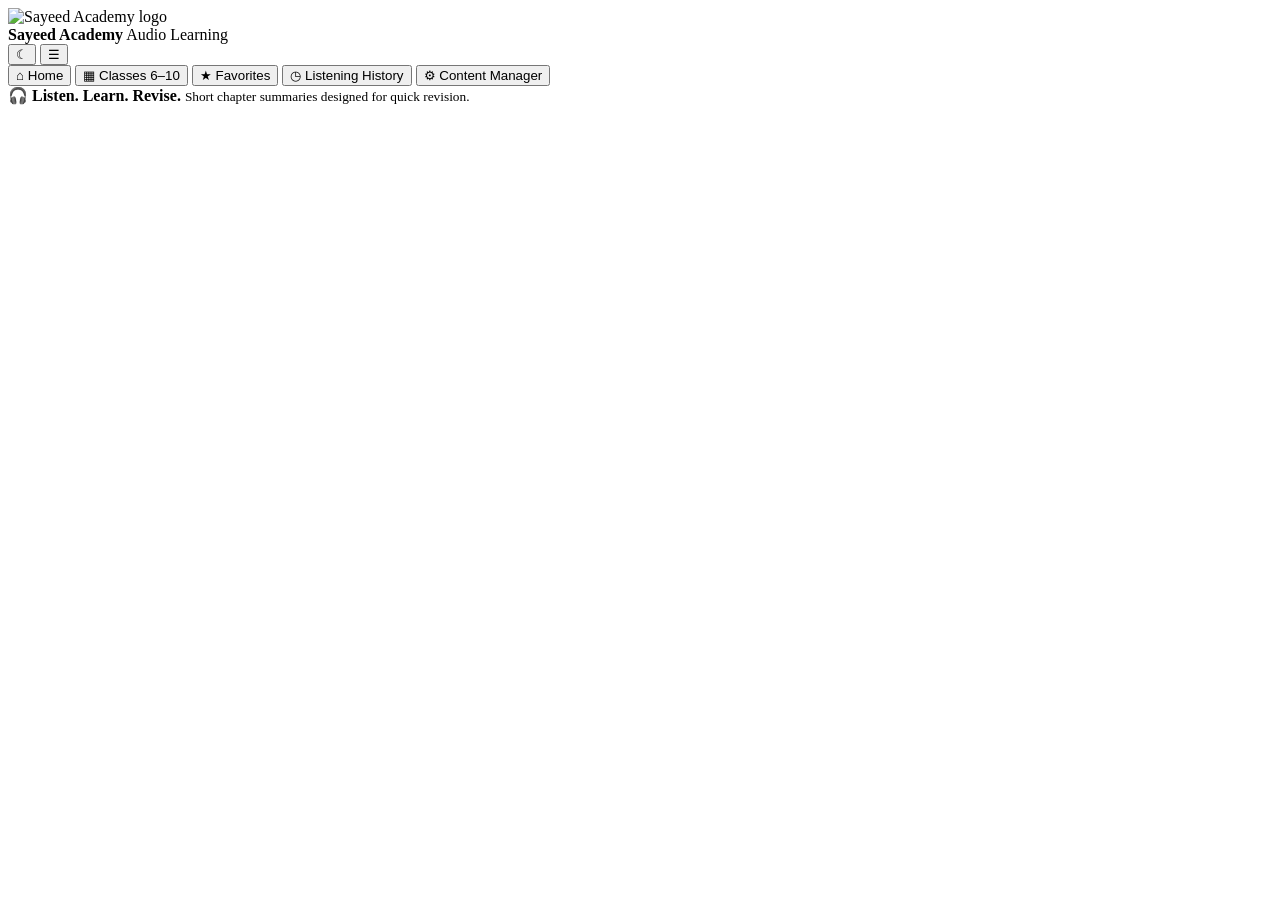
==== index.html @ dce588b5 "Add files via upload" ====
<!doctype html>
<html lang="en">
<head>
  <meta charset="utf-8">
  <meta name="viewport" content="width=device-width,initial-scale=1,viewport-fit=cover">
  <meta name="theme-color" content="#071a3d">
  <meta name="description" content="Sayeed Academy — chapter-wise audio learning for Classes 6 to 10.">
  <link rel="manifest" href="./manifest.webmanifest">
  <link rel="icon" href="./assets/icons/logo.png">
  <link rel="stylesheet" href="./assets/css/style.css">
  <link rel="stylesheet" href="./assets/css/responsive.css">
  <link rel="stylesheet" href="./assets/css/player.css">
  <title>Sayeed Academy | Audio Learning</title>
</head>
<body>
  <div id="app">
    <header class="topbar">
      <div class="brand" id="brandHome" role="button" tabindex="0" aria-label="Go to home">
        <img src="./assets/icons/logo.png" alt="Sayeed Academy logo" class="brand-logo">
        <div class="brand-copy">
          <strong>Sayeed Academy</strong>
          <span>Audio Learning</span>
        </div>
      </div>
      <div class="top-actions">
        <button class="icon-btn" id="themeBtn" title="Toggle theme" aria-label="Toggle theme">☾</button>
        <button class="icon-btn mobile-menu-btn" id="menuBtn" title="Menu" aria-label="Open menu">☰</button>
      </div>
    </header>

    <div class="layout">
      <aside class="sidebar" id="sidebar">
        <nav>
          <button class="nav-item active" data-route="home">⌂ <span>Home</span></button>
          <button class="nav-item" data-route="classes">▦ <span>Classes 6–10</span></button>
          <button class="nav-item" data-route="favorites">★ <span>Favorites</span></button>
          <button class="nav-item" data-route="history">◷ <span>Listening History</span></button>
          <button class="nav-item" data-route="admin">⚙ <span>Content Manager</span></button>
        </nav>
        <div class="sidebar-note">
          <span class="note-icon">🎧</span>
          <strong>Listen. Learn. Revise.</strong>
          <small>Short chapter summaries designed for quick revision.</small>
        </div>
      </aside>

      <main class="main" id="main"></main>
    </div>

    <div id="miniPlayer" class="mini-player hidden"></div>
    <div id="toast" class="toast" aria-live="polite"></div>
  </div>

  <script type="module" src="./assets/js/app.js"></script>
</body>
</html>
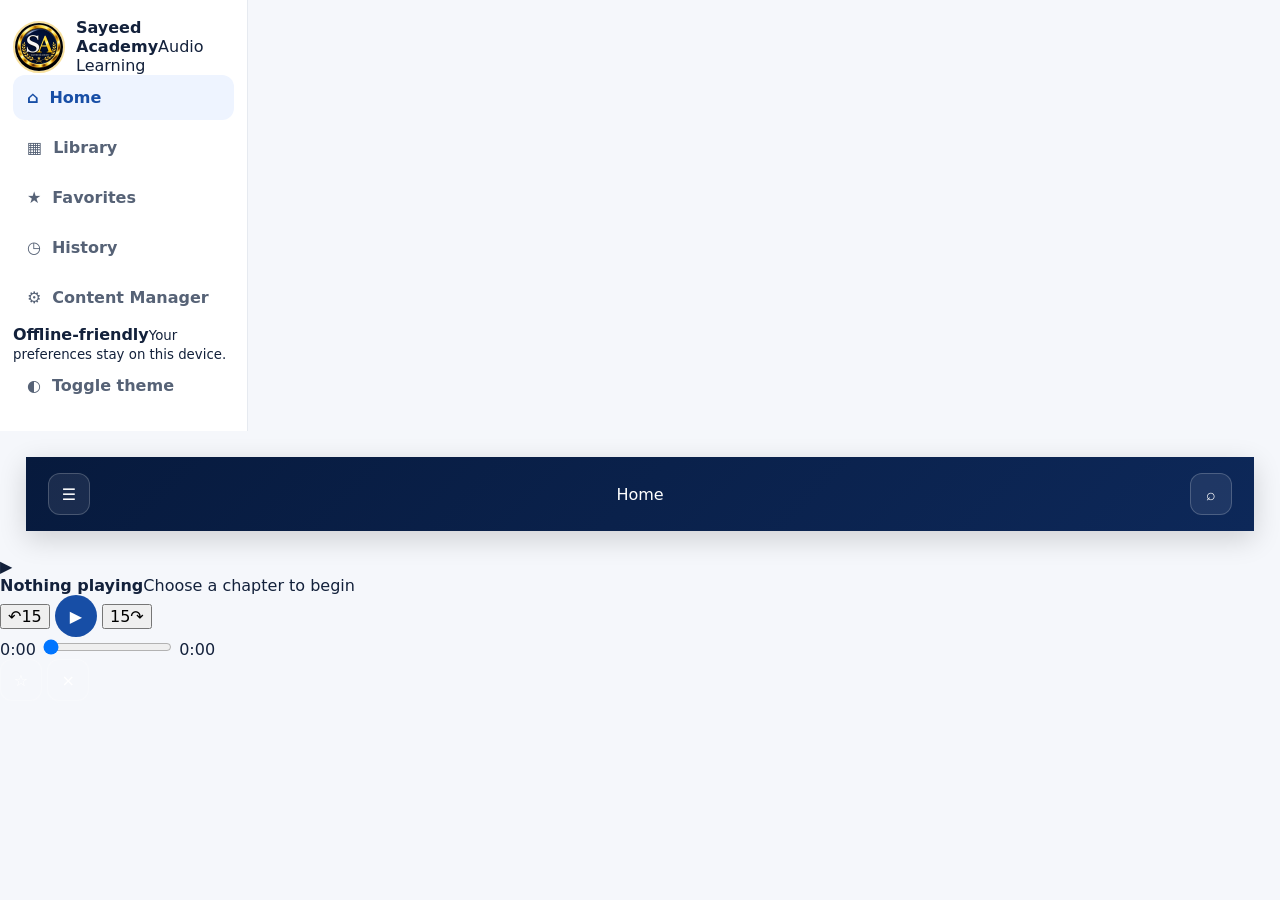
==== commit b5a88769: "Add files via upload" ====
--- a/index.html
+++ b/index.html
@@ -1,56 +1,88 @@
 <!doctype html>
 <html lang="en">
 <head>
-  <meta charset="utf-8">
-  <meta name="viewport" content="width=device-width,initial-scale=1,viewport-fit=cover">
-  <meta name="theme-color" content="#071a3d">
-  <meta name="description" content="Sayeed Academy — chapter-wise audio learning for Classes 6 to 10.">
-  <link rel="manifest" href="./manifest.webmanifest">
-  <link rel="icon" href="./assets/icons/logo.png">
-  <link rel="stylesheet" href="./assets/css/style.css">
-  <link rel="stylesheet" href="./assets/css/responsive.css">
-  <link rel="stylesheet" href="./assets/css/player.css">
-  <title>Sayeed Academy | Audio Learning</title>
+<meta charset="utf-8">
+<meta name="viewport" content="width=device-width,initial-scale=1,viewport-fit=cover">
+<meta name="theme-color" content="#0b1220">
+<meta name="description" content="Sayeed Academy — chapter-wise audio learning for Classes 6 to 10.">
+<link rel="manifest" href="manifest.webmanifest">
+<link rel="icon" href="assets/icons/logo.png">
+<link rel="stylesheet" href="assets/css/style.css">
+<title>Sayeed Academy — Audio Learning</title>
 </head>
 <body>
-  <div id="app">
+<div id="app">
+  <aside class="sidebar" id="sidebar">
+    <div class="brand">
+      <img src="assets/icons/logo.png" alt="Sayeed Academy logo" class="brand-logo">
+      <div><strong>Sayeed Academy</strong><span>Audio Learning</span></div>
+    </div>
+    <nav class="nav">
+      <button class="nav-item active" data-view="home">⌂ <span>Home</span></button>
+      <button class="nav-item" data-view="library">▦ <span>Library</span></button>
+      <button class="nav-item" data-view="favorites">★ <span>Favorites</span></button>
+      <button class="nav-item" data-view="history">◷ <span>History</span></button>
+      <button class="nav-item" data-view="manage">⚙ <span>Content Manager</span></button>
+    </nav>
+    <div class="sidebar-bottom">
+      <div class="storage-note"><span class="dot"></span><div><b>Offline-friendly</b><small>Your preferences stay on this device.</small></div></div>
+      <button class="nav-item" data-action="theme">◐ <span>Toggle theme</span></button>
+    </div>
+  </aside>
+
+  <main class="main">
     <header class="topbar">
-      <div class="brand" id="brandHome" role="button" tabindex="0" aria-label="Go to home">
-        <img src="./assets/icons/logo.png" alt="Sayeed Academy logo" class="brand-logo">
-        <div class="brand-copy">
-          <strong>Sayeed Academy</strong>
-          <span>Audio Learning</span>
-        </div>
-      </div>
+      <button class="icon-btn menu-btn" id="menuBtn" aria-label="Open menu">☰</button>
+      <div class="crumb" id="crumb">Home</div>
       <div class="top-actions">
-        <button class="icon-btn" id="themeBtn" title="Toggle theme" aria-label="Toggle theme">☾</button>
-        <button class="icon-btn mobile-menu-btn" id="menuBtn" title="Menu" aria-label="Open menu">☰</button>
+        <button class="icon-btn" id="searchBtn" aria-label="Search">⌕</button>
+        <button class="profile-chip" id="installBtn" hidden>Install</button>
       </div>
     </header>
 
-    <div class="layout">
-      <aside class="sidebar" id="sidebar">
-        <nav>
-          <button class="nav-item active" data-route="home">⌂ <span>Home</span></button>
-          <button class="nav-item" data-route="classes">▦ <span>Classes 6–10</span></button>
-          <button class="nav-item" data-route="favorites">★ <span>Favorites</span></button>
-          <button class="nav-item" data-route="history">◷ <span>Listening History</span></button>
-          <button class="nav-item" data-route="admin">⚙ <span>Content Manager</span></button>
-        </nav>
-        <div class="sidebar-note">
-          <span class="note-icon">🎧</span>
-          <strong>Listen. Learn. Revise.</strong>
-          <small>Short chapter summaries designed for quick revision.</small>
-        </div>
-      </aside>
+    <section class="search-panel hidden" id="searchPanel">
+      <input id="globalSearch" type="search" placeholder="Search class, subject or chapter…" autocomplete="off">
+      <div id="searchResults" class="search-results"></div>
+    </section>
 
-      <main class="main" id="main"></main>
+    <div id="viewRoot"></div>
+  </main>
+</div>
+
+<div class="overlay hidden" id="overlay"></div>
+
+<div class="player-dock" id="playerDock">
+  <div class="player-meta">
+    <div class="mini-cover" id="miniCover">▶</div>
+    <div><b id="playerTitle">Nothing playing</b><span id="playerSub">Choose a chapter to begin</span></div>
+  </div>
+  <div class="player-center">
+    <div class="player-controls">
+      <button class="round-btn" id="back15" title="Back 15 seconds">↶15</button>
+      <button class="play-btn" id="playBtn" title="Play / pause">▶</button>
+      <button class="round-btn" id="forward15" title="Forward 15 seconds">15↷</button>
     </div>
+    <div class="progress-row">
+      <span id="currentTime">0:00</span>
+      <input type="range" id="progress" min="0" max="100" value="0" step="0.1" aria-label="Audio progress">
+      <span id="duration">0:00</span>
+    </div>
+  </div>
+  <div class="player-extra">
+    <button class="icon-btn" id="playerFav" title="Favorite">☆</button>
+    <button class="icon-btn" id="playerClose" title="Close player">×</button>
+  </div>
+  <audio id="audio" preload="metadata"></audio>
+</div>
 
-    <div id="miniPlayer" class="mini-player hidden"></div>
-    <div id="toast" class="toast" aria-live="polite"></div>
+<div class="modal hidden" id="modal">
+  <div class="modal-card">
+    <div class="modal-head"><h3 id="modalTitle">Details</h3><button class="icon-btn" id="modalClose">×</button></div>
+    <div id="modalBody"></div>
   </div>
+</div>
 
-  <script type="module" src="./assets/js/app.js"></script>
+<div class="toast" id="toast"></div>
+<script src="assets/js/app.js" defer></script>
 </body>
-</html>
+</html>
--- a/assets/css/style.css
+++ b/assets/css/style.css
@@ -0,0 +1,67 @@
+
+:root{
+  --navy:#071a3d; --navy2:#0d2859; --gold:#d6a93a; --gold2:#f6d477;
+  --bg:#f5f7fb; --card:#fff; --text:#13213b; --muted:#667085; --line:#e6eaf0;
+  --primary:#174ea6; --shadow:0 12px 35px rgba(9,31,70,.09); --radius:20px;
+}
+*{box-sizing:border-box}
+html{scroll-behavior:smooth}
+body{margin:0;background:var(--bg);color:var(--text);font-family:Inter,ui-sans-serif,system-ui,-apple-system,Segoe UI,Roboto,Arial,sans-serif}
+button,input,textarea,select{font:inherit}
+button{cursor:pointer}
+.topbar{height:74px;background:linear-gradient(135deg,var(--navy),var(--navy2));color:#fff;display:flex;align-items:center;justify-content:space-between;padding:8px 22px;position:sticky;top:0;z-index:50;box-shadow:0 8px 28px rgba(0,0,0,.16)}
+.brand{display:flex;align-items:center;gap:11px;cursor:pointer;min-width:0}
+.brand-logo{width:52px;height:52px;border-radius:50%;object-fit:cover;border:2px solid rgba(246,212,119,.7)}
+.brand-copy{display:flex;flex-direction:column;line-height:1.15}
+.brand-copy strong{font-size:18px;letter-spacing:.2px}
+.brand-copy span{font-size:11px;color:#c9d5ea;margin-top:3px}
+.top-actions{display:flex;gap:8px}.icon-btn{border:1px solid rgba(255,255,255,.2);background:rgba(255,255,255,.08);color:#fff;border-radius:12px;width:42px;height:42px}
+.mobile-menu-btn{display:none}
+.layout{display:flex;min-height:calc(100vh - 74px)}
+.sidebar{width:248px;flex:0 0 248px;background:#fff;border-right:1px solid var(--line);padding:18px 13px;display:flex;flex-direction:column;justify-content:space-between}
+.nav-item{width:100%;border:0;background:transparent;text-align:left;padding:13px 14px;border-radius:12px;color:#566276;margin-bottom:5px;font-weight:700;display:flex;gap:11px;align-items:center}
+.nav-item:hover,.nav-item.active{background:#eef4ff;color:var(--primary)}
+.sidebar-note{background:linear-gradient(145deg,#fdf8e9,#fff);border:1px solid #f1e1ae;border-radius:17px;padding:15px;margin-top:20px}
+.note-icon{font-size:24px;display:block;margin-bottom:8px}.sidebar-note strong{display:block;font-size:13px}.sidebar-note small{display:block;color:var(--muted);line-height:1.5;margin-top:5px}
+.main{flex:1;min-width:0;padding:26px;max-width:1500px;margin:auto;width:100%}
+.page-head{display:flex;justify-content:space-between;gap:18px;align-items:flex-end;margin-bottom:22px}
+.eyebrow{color:var(--primary);font-weight:800;font-size:12px;text-transform:uppercase;letter-spacing:.12em}
+h1{font-size:clamp(30px,4vw,46px);margin:5px 0 7px;letter-spacing:-.04em}h2{margin:0 0 8px}h3{margin:0 0 7px}
+.sub{color:var(--muted);margin:0;line-height:1.6}
+.hero{background:linear-gradient(135deg,var(--navy),#123c86);border-radius:26px;padding:28px;color:#fff;box-shadow:var(--shadow);position:relative;overflow:hidden}
+.hero:after{content:"";position:absolute;width:230px;height:230px;border-radius:50%;right:-80px;top:-100px;border:30px solid rgba(246,212,119,.13)}
+.hero-content{position:relative;z-index:1;max-width:720px}.hero-logo{width:72px;height:72px;border-radius:18px;object-fit:cover;border:2px solid rgba(246,212,119,.7);margin-bottom:13px}
+.hero h1{margin-top:0}.hero .sub{color:#d9e4f7}
+.search{margin-top:19px;display:flex;gap:9px;background:#fff;padding:6px;border-radius:14px;max-width:640px}
+.search input{border:0;outline:0;flex:1;padding:11px 12px;min-width:0;color:var(--text)}
+.btn{border:1px solid var(--line);background:#fff;color:var(--text);border-radius:12px;padding:10px 14px;font-weight:800}
+.btn-primary{background:var(--primary);color:#fff;border-color:var(--primary)}
+.btn-gold{background:var(--gold);border-color:var(--gold);color:#18233c}
+.btn-danger{background:#fff;color:#b42318;border-color:#f2c8c4}
+.btn:disabled{opacity:.5;cursor:not-allowed}
+.section{margin-top:28px}.section-head{display:flex;justify-content:space-between;align-items:center;gap:12px;margin-bottom:14px}
+.grid{display:grid;gap:14px}.grid-5{grid-template-columns:repeat(5,minmax(0,1fr))}.grid-4{grid-template-columns:repeat(4,minmax(0,1fr))}.grid-3{grid-template-columns:repeat(3,minmax(0,1fr))}.grid-2{grid-template-columns:repeat(2,minmax(0,1fr))}
+.card{background:var(--card);border:1px solid var(--line);border-radius:var(--radius);box-shadow:var(--shadow);padding:18px}
+.class-card{min-height:160px;display:flex;flex-direction:column;justify-content:space-between;cursor:pointer;position:relative;overflow:hidden;transition:transform .18s ease,box-shadow .18s ease}
+.class-card:hover{transform:translateY(-3px);box-shadow:0 18px 42px rgba(9,31,70,.13)}
+.class-number{font-size:38px;font-weight:900;color:var(--primary);letter-spacing:-.05em}
+.class-label{font-weight:800}.class-meta{font-size:12px;color:var(--muted)}
+.gold-line{width:42px;height:4px;border-radius:99px;background:linear-gradient(90deg,var(--gold),var(--gold2));margin:8px 0 14px}
+.subject-card{min-height:150px;display:flex;flex-direction:column;justify-content:space-between;cursor:pointer}
+.subject-icon{font-size:29px}.subject-card p{font-size:12px;color:var(--muted);margin:0}
+.chapter-row{display:flex;align-items:center;gap:14px}.chapter-num{width:44px;height:44px;display:grid;place-items:center;border-radius:13px;background:#eef4ff;color:var(--primary);font-weight:900;flex:0 0 auto}
+.chapter-main{flex:1;min-width:0}.chapter-main strong{display:block;white-space:nowrap;overflow:hidden;text-overflow:ellipsis}.chapter-main small{color:var(--muted)}
+.chapter-actions{display:flex;gap:7px;align-items:center}.play-btn{width:42px;height:42px;border-radius:50%;border:0;background:var(--primary);color:#fff;font-size:16px}
+.list{display:flex;flex-direction:column;gap:10px}.empty{padding:34px;text-align:center;color:var(--muted);border:1px dashed #ccd5e3;border-radius:18px;background:#fff}
+.form-grid{display:grid;grid-template-columns:repeat(2,minmax(0,1fr));gap:14px}.field{display:flex;flex-direction:column;gap:7px}.field.full{grid-column:1/-1}.field label{font-weight:800;font-size:13px}.field input,.field textarea,.field select{width:100%;border:1px solid #d7deea;border-radius:12px;padding:11px 12px;outline:none;background:#fff;color:var(--text)}.field textarea{min-height:120px;resize:vertical}.field input:focus,.field textarea:focus,.field select:focus{border-color:#7ba0e5;box-shadow:0 0 0 3px rgba(23,78,166,.09)}
+.form-actions{display:flex;justify-content:flex-end;gap:8px;margin-top:15px}
+.filterbar{display:flex;gap:8px;flex-wrap:wrap;margin-bottom:14px}.filterbar input{flex:1;min-width:200px;border:1px solid var(--line);border-radius:12px;padding:11px 12px}
+.kpis{display:grid;grid-template-columns:repeat(3,1fr);gap:12px;margin-top:20px}.kpi{background:rgba(255,255,255,.09);border:1px solid rgba(255,255,255,.12);padding:15px;border-radius:15px}.kpi b{display:block;font-size:25px}.kpi span{font-size:11px;color:#cbd8ee}
+.toast{position:fixed;left:50%;bottom:24px;transform:translate(-50%,20px);background:#14213d;color:#fff;padding:11px 15px;border-radius:12px;box-shadow:0 12px 30px rgba(0,0,0,.22);opacity:0;pointer-events:none;transition:.2s;z-index:100}.toast.show{opacity:1;transform:translate(-50%,0)}
+.hidden{display:none!important}
+.footer-note{text-align:center;color:#8a94a6;font-size:12px;padding:28px 0 80px}
+body.dark{--bg:#07111f;--card:#0d1a2b;--text:#eaf0f8;--muted:#9aa8bc;--line:#1e3048;--primary:#5b8fe8;--navy:#030b1b;--navy2:#0a1d40}
+body.dark .sidebar,body.dark .search,body.dark .field input,body.dark .field textarea,body.dark .field select,body.dark .empty,body.dark .btn{background:var(--card);color:var(--text)}
+body.dark .search input{background:transparent;color:var(--text)}
+body.dark .class-card:hover{box-shadow:0 18px 42px rgba(0,0,0,.3)}
+body.dark .sidebar-note{background:#172337;border-color:#4a4022}
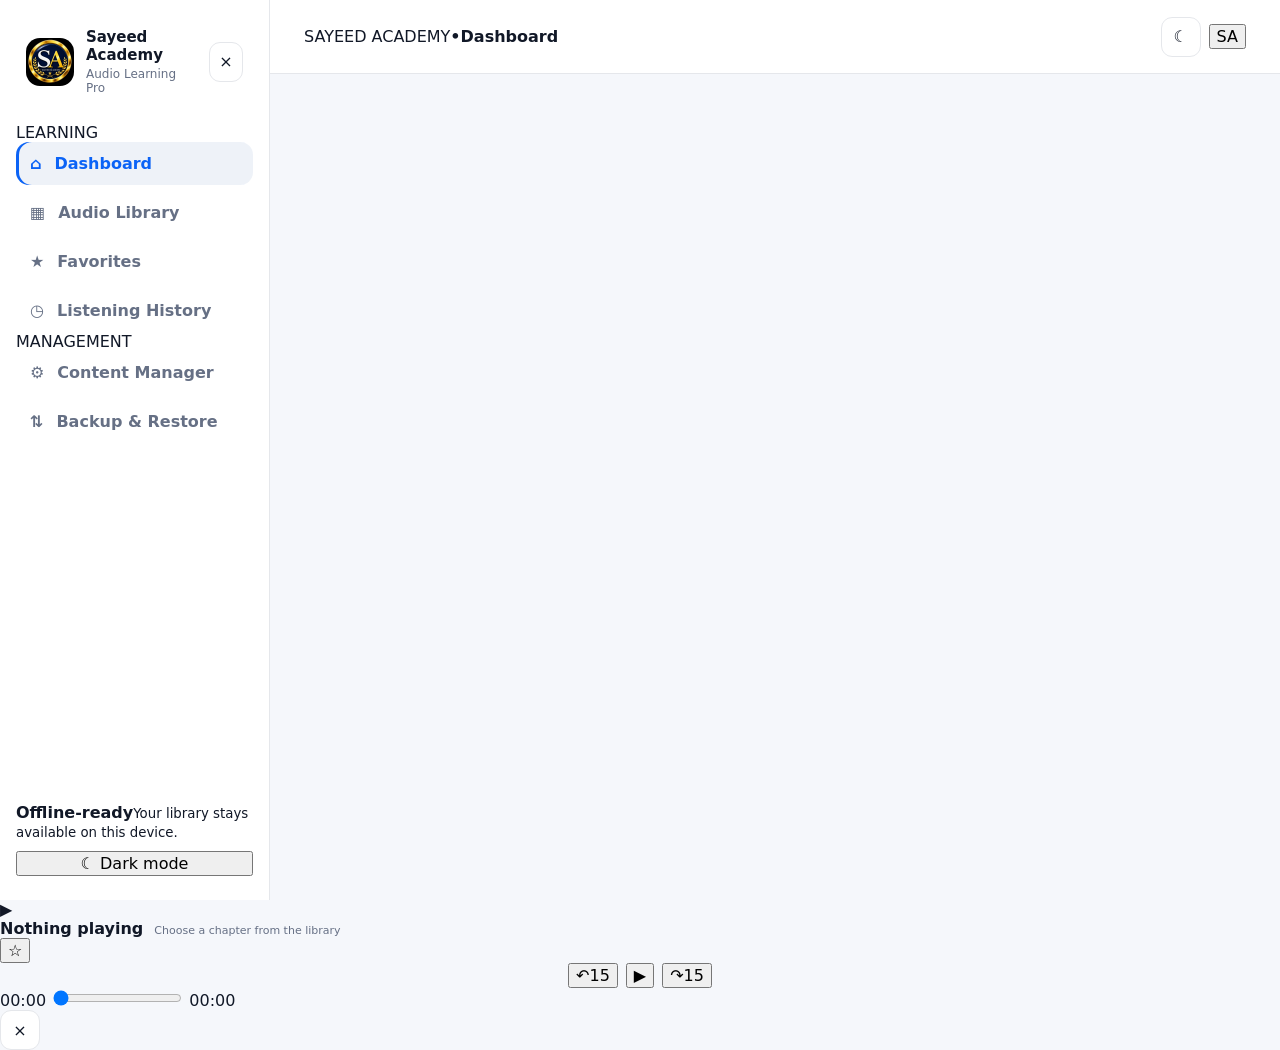
==== commit a6328e03: "Add files via upload" ====
--- a/index.html
+++ b/index.html
@@ -3,86 +3,84 @@
 <head>
 <meta charset="utf-8">
 <meta name="viewport" content="width=device-width,initial-scale=1,viewport-fit=cover">
-<meta name="theme-color" content="#0b1220">
-<meta name="description" content="Sayeed Academy — chapter-wise audio learning for Classes 6 to 10.">
+<meta name="theme-color" content="#07152f">
+<meta name="description" content="Sayeed Academy — premium chapter-wise audio learning for Classes 6 to 10.">
 <link rel="manifest" href="manifest.webmanifest">
 <link rel="icon" href="assets/icons/logo.png">
 <link rel="stylesheet" href="assets/css/style.css">
-<title>Sayeed Academy — Audio Learning</title>
+<title>Sayeed Academy • Audio Learning Pro</title>
 </head>
 <body>
-<div id="app">
+<div class="app-shell">
   <aside class="sidebar" id="sidebar">
     <div class="brand">
-      <img src="assets/icons/logo.png" alt="Sayeed Academy logo" class="brand-logo">
-      <div><strong>Sayeed Academy</strong><span>Audio Learning</span></div>
+      <img src="assets/icons/logo.png" alt="Sayeed Academy" class="brand-logo">
+      <div class="brand-copy"><strong>Sayeed Academy</strong><span>Audio Learning Pro</span></div>
+      <button class="icon-btn mobile-close" id="closeSidebar" aria-label="Close menu">×</button>
     </div>
+    <div class="sidebar-label">LEARNING</div>
     <nav class="nav">
-      <button class="nav-item active" data-view="home">⌂ <span>Home</span></button>
-      <button class="nav-item" data-view="library">▦ <span>Library</span></button>
-      <button class="nav-item" data-view="favorites">★ <span>Favorites</span></button>
-      <button class="nav-item" data-view="history">◷ <span>History</span></button>
-      <button class="nav-item" data-view="manage">⚙ <span>Content Manager</span></button>
+      <button class="nav-item active" data-view="home"><span>⌂</span>Dashboard</button>
+      <button class="nav-item" data-view="library"><span>▦</span>Audio Library</button>
+      <button class="nav-item" data-view="favorites"><span>★</span>Favorites</button>
+      <button class="nav-item" data-view="history"><span>◷</span>Listening History</button>
+    </nav>
+    <div class="sidebar-label">MANAGEMENT</div>
+    <nav class="nav">
+      <button class="nav-item" data-view="manager"><span>⚙</span>Content Manager</button>
+      <button class="nav-item" data-view="backup"><span>⇅</span>Backup & Restore</button>
     </nav>
     <div class="sidebar-bottom">
-      <div class="storage-note"><span class="dot"></span><div><b>Offline-friendly</b><small>Your preferences stay on this device.</small></div></div>
-      <button class="nav-item" data-action="theme">◐ <span>Toggle theme</span></button>
+      <div class="mini-card">
+        <span class="mini-dot"></span>
+        <div><strong>Offline-ready</strong><small>Your library stays available on this device.</small></div>
+      </div>
+      <button class="theme-btn" id="themeToggle">☾ <span>Dark mode</span></button>
     </div>
   </aside>
 
+  <div class="backdrop" id="backdrop"></div>
   <main class="main">
     <header class="topbar">
-      <button class="icon-btn menu-btn" id="menuBtn" aria-label="Open menu">☰</button>
-      <div class="crumb" id="crumb">Home</div>
+      <button class="icon-btn menu-btn" id="openSidebar" aria-label="Open menu">☰</button>
+      <div class="crumbs"><span>SAYEED ACADEMY</span><b>•</b><strong id="pageTitle">Dashboard</strong></div>
       <div class="top-actions">
-        <button class="icon-btn" id="searchBtn" aria-label="Search">⌕</button>
-        <button class="profile-chip" id="installBtn" hidden>Install</button>
+        <button class="icon-btn" id="topTheme" title="Toggle theme">☾</button>
+        <button class="avatar-btn" id="quickManager" title="Open Content Manager">SA</button>
       </div>
     </header>
+    <div id="appContent"></div>
+  </main>
 
-    <section class="search-panel hidden" id="searchPanel">
-      <input id="globalSearch" type="search" placeholder="Search class, subject or chapter…" autocomplete="off">
-      <div id="searchResults" class="search-results"></div>
-    </section>
-
-    <div id="viewRoot"></div>
-  </main>
-</div>
-
-<div class="overlay hidden" id="overlay"></div>
-
-<div class="player-dock" id="playerDock">
-  <div class="player-meta">
-    <div class="mini-cover" id="miniCover">▶</div>
-    <div><b id="playerTitle">Nothing playing</b><span id="playerSub">Choose a chapter to begin</span></div>
-  </div>
-  <div class="player-center">
+  <section class="player" id="player">
+    <div class="player-main">
+      <div class="player-art" id="playerArt">▶</div>
+      <div class="player-meta">
+        <strong id="playerTitle">Nothing playing</strong>
+        <span id="playerSub">Choose a chapter from the library</span>
+      </div>
+      <button class="player-star" id="playerFav" title="Favorite">☆</button>
+    </div>
     <div class="player-controls">
-      <button class="round-btn" id="back15" title="Back 15 seconds">↶15</button>
-      <button class="play-btn" id="playBtn" title="Play / pause">▶</button>
-      <button class="round-btn" id="forward15" title="Forward 15 seconds">15↷</button>
+      <button class="small-control" id="back15">↶15</button>
+      <button class="play-control" id="playPause">▶</button>
+      <button class="small-control" id="forward15">↷15</button>
     </div>
-    <div class="progress-row">
-      <span id="currentTime">0:00</span>
-      <input type="range" id="progress" min="0" max="100" value="0" step="0.1" aria-label="Audio progress">
-      <span id="duration">0:00</span>
+    <div class="player-progress">
+      <span id="currentTime">00:00</span>
+      <input type="range" id="seekBar" min="0" max="100" value="0" aria-label="Audio progress">
+      <span id="duration">00:00</span>
     </div>
-  </div>
-  <div class="player-extra">
-    <button class="icon-btn" id="playerFav" title="Favorite">☆</button>
-    <button class="icon-btn" id="playerClose" title="Close player">×</button>
-  </div>
-  <audio id="audio" preload="metadata"></audio>
+    <audio id="audio" preload="metadata"></audio>
+    <button class="icon-btn player-close" id="closePlayer" title="Close player">×</button>
+  </section>
 </div>
 
 <div class="modal hidden" id="modal">
-  <div class="modal-card">
-    <div class="modal-head"><h3 id="modalTitle">Details</h3><button class="icon-btn" id="modalClose">×</button></div>
-    <div id="modalBody"></div>
-  </div>
+  <div class="modal-backdrop" data-close-modal></div>
+  <div class="modal-card" id="modalCard"></div>
 </div>
-
-<div class="toast" id="toast"></div>
-<script src="assets/js/app.js" defer></script>
+<div class="toast-wrap" id="toastWrap"></div>
+<script src="assets/js/app.js"></script>
 </body>
 </html>
--- a/assets/css/style.css
+++ b/assets/css/style.css
@@ -1,67 +1,28 @@
-
 :root{
-  --navy:#071a3d; --navy2:#0d2859; --gold:#d6a93a; --gold2:#f6d477;
-  --bg:#f5f7fb; --card:#fff; --text:#13213b; --muted:#667085; --line:#e6eaf0;
-  --primary:#174ea6; --shadow:0 12px 35px rgba(9,31,70,.09); --radius:20px;
+--bg:#f5f7fb;--surface:#fff;--surface2:#eef2f8;--text:#111827;--muted:#667085;
+--line:#e5e7eb;--primary:#0b63f6;--primary2:#1746a2;--gold:#d6a52c;
+--shadow:0 18px 50px rgba(15,23,42,.08);--radius:22px;
+--sidebar:270px;--player:92px
 }
-*{box-sizing:border-box}
-html{scroll-behavior:smooth}
-body{margin:0;background:var(--bg);color:var(--text);font-family:Inter,ui-sans-serif,system-ui,-apple-system,Segoe UI,Roboto,Arial,sans-serif}
-button,input,textarea,select{font:inherit}
-button{cursor:pointer}
-.topbar{height:74px;background:linear-gradient(135deg,var(--navy),var(--navy2));color:#fff;display:flex;align-items:center;justify-content:space-between;padding:8px 22px;position:sticky;top:0;z-index:50;box-shadow:0 8px 28px rgba(0,0,0,.16)}
-.brand{display:flex;align-items:center;gap:11px;cursor:pointer;min-width:0}
-.brand-logo{width:52px;height:52px;border-radius:50%;object-fit:cover;border:2px solid rgba(246,212,119,.7)}
-.brand-copy{display:flex;flex-direction:column;line-height:1.15}
-.brand-copy strong{font-size:18px;letter-spacing:.2px}
-.brand-copy span{font-size:11px;color:#c9d5ea;margin-top:3px}
-.top-actions{display:flex;gap:8px}.icon-btn{border:1px solid rgba(255,255,255,.2);background:rgba(255,255,255,.08);color:#fff;border-radius:12px;width:42px;height:42px}
-.mobile-menu-btn{display:none}
-.layout{display:flex;min-height:calc(100vh - 74px)}
-.sidebar{width:248px;flex:0 0 248px;background:#fff;border-right:1px solid var(--line);padding:18px 13px;display:flex;flex-direction:column;justify-content:space-between}
-.nav-item{width:100%;border:0;background:transparent;text-align:left;padding:13px 14px;border-radius:12px;color:#566276;margin-bottom:5px;font-weight:700;display:flex;gap:11px;align-items:center}
-.nav-item:hover,.nav-item.active{background:#eef4ff;color:var(--primary)}
-.sidebar-note{background:linear-gradient(145deg,#fdf8e9,#fff);border:1px solid #f1e1ae;border-radius:17px;padding:15px;margin-top:20px}
-.note-icon{font-size:24px;display:block;margin-bottom:8px}.sidebar-note strong{display:block;font-size:13px}.sidebar-note small{display:block;color:var(--muted);line-height:1.5;margin-top:5px}
-.main{flex:1;min-width:0;padding:26px;max-width:1500px;margin:auto;width:100%}
-.page-head{display:flex;justify-content:space-between;gap:18px;align-items:flex-end;margin-bottom:22px}
-.eyebrow{color:var(--primary);font-weight:800;font-size:12px;text-transform:uppercase;letter-spacing:.12em}
-h1{font-size:clamp(30px,4vw,46px);margin:5px 0 7px;letter-spacing:-.04em}h2{margin:0 0 8px}h3{margin:0 0 7px}
-.sub{color:var(--muted);margin:0;line-height:1.6}
-.hero{background:linear-gradient(135deg,var(--navy),#123c86);border-radius:26px;padding:28px;color:#fff;box-shadow:var(--shadow);position:relative;overflow:hidden}
-.hero:after{content:"";position:absolute;width:230px;height:230px;border-radius:50%;right:-80px;top:-100px;border:30px solid rgba(246,212,119,.13)}
-.hero-content{position:relative;z-index:1;max-width:720px}.hero-logo{width:72px;height:72px;border-radius:18px;object-fit:cover;border:2px solid rgba(246,212,119,.7);margin-bottom:13px}
-.hero h1{margin-top:0}.hero .sub{color:#d9e4f7}
-.search{margin-top:19px;display:flex;gap:9px;background:#fff;padding:6px;border-radius:14px;max-width:640px}
-.search input{border:0;outline:0;flex:1;padding:11px 12px;min-width:0;color:var(--text)}
-.btn{border:1px solid var(--line);background:#fff;color:var(--text);border-radius:12px;padding:10px 14px;font-weight:800}
-.btn-primary{background:var(--primary);color:#fff;border-color:var(--primary)}
-.btn-gold{background:var(--gold);border-color:var(--gold);color:#18233c}
-.btn-danger{background:#fff;color:#b42318;border-color:#f2c8c4}
-.btn:disabled{opacity:.5;cursor:not-allowed}
-.section{margin-top:28px}.section-head{display:flex;justify-content:space-between;align-items:center;gap:12px;margin-bottom:14px}
-.grid{display:grid;gap:14px}.grid-5{grid-template-columns:repeat(5,minmax(0,1fr))}.grid-4{grid-template-columns:repeat(4,minmax(0,1fr))}.grid-3{grid-template-columns:repeat(3,minmax(0,1fr))}.grid-2{grid-template-columns:repeat(2,minmax(0,1fr))}
-.card{background:var(--card);border:1px solid var(--line);border-radius:var(--radius);box-shadow:var(--shadow);padding:18px}
-.class-card{min-height:160px;display:flex;flex-direction:column;justify-content:space-between;cursor:pointer;position:relative;overflow:hidden;transition:transform .18s ease,box-shadow .18s ease}
-.class-card:hover{transform:translateY(-3px);box-shadow:0 18px 42px rgba(9,31,70,.13)}
-.class-number{font-size:38px;font-weight:900;color:var(--primary);letter-spacing:-.05em}
-.class-label{font-weight:800}.class-meta{font-size:12px;color:var(--muted)}
-.gold-line{width:42px;height:4px;border-radius:99px;background:linear-gradient(90deg,var(--gold),var(--gold2));margin:8px 0 14px}
-.subject-card{min-height:150px;display:flex;flex-direction:column;justify-content:space-between;cursor:pointer}
-.subject-icon{font-size:29px}.subject-card p{font-size:12px;color:var(--muted);margin:0}
-.chapter-row{display:flex;align-items:center;gap:14px}.chapter-num{width:44px;height:44px;display:grid;place-items:center;border-radius:13px;background:#eef4ff;color:var(--primary);font-weight:900;flex:0 0 auto}
-.chapter-main{flex:1;min-width:0}.chapter-main strong{display:block;white-space:nowrap;overflow:hidden;text-overflow:ellipsis}.chapter-main small{color:var(--muted)}
-.chapter-actions{display:flex;gap:7px;align-items:center}.play-btn{width:42px;height:42px;border-radius:50%;border:0;background:var(--primary);color:#fff;font-size:16px}
-.list{display:flex;flex-direction:column;gap:10px}.empty{padding:34px;text-align:center;color:var(--muted);border:1px dashed #ccd5e3;border-radius:18px;background:#fff}
-.form-grid{display:grid;grid-template-columns:repeat(2,minmax(0,1fr));gap:14px}.field{display:flex;flex-direction:column;gap:7px}.field.full{grid-column:1/-1}.field label{font-weight:800;font-size:13px}.field input,.field textarea,.field select{width:100%;border:1px solid #d7deea;border-radius:12px;padding:11px 12px;outline:none;background:#fff;color:var(--text)}.field textarea{min-height:120px;resize:vertical}.field input:focus,.field textarea:focus,.field select:focus{border-color:#7ba0e5;box-shadow:0 0 0 3px rgba(23,78,166,.09)}
-.form-actions{display:flex;justify-content:flex-end;gap:8px;margin-top:15px}
-.filterbar{display:flex;gap:8px;flex-wrap:wrap;margin-bottom:14px}.filterbar input{flex:1;min-width:200px;border:1px solid var(--line);border-radius:12px;padding:11px 12px}
-.kpis{display:grid;grid-template-columns:repeat(3,1fr);gap:12px;margin-top:20px}.kpi{background:rgba(255,255,255,.09);border:1px solid rgba(255,255,255,.12);padding:15px;border-radius:15px}.kpi b{display:block;font-size:25px}.kpi span{font-size:11px;color:#cbd8ee}
-.toast{position:fixed;left:50%;bottom:24px;transform:translate(-50%,20px);background:#14213d;color:#fff;padding:11px 15px;border-radius:12px;box-shadow:0 12px 30px rgba(0,0,0,.22);opacity:0;pointer-events:none;transition:.2s;z-index:100}.toast.show{opacity:1;transform:translate(-50%,0)}
+*{box-sizing:border-box}html,body{margin:0;min-height:100%;font-family:Inter,ui-sans-serif,system-ui,-apple-system,Segoe UI,sans-serif;background:var(--bg);color:var(--text)}
+body.dark{--bg:#08111f;--surface:#0f1b2d;--surface2:#14233a;--text:#f7f9fc;--muted:#9aa8bc;--line:#22324a;--shadow:0 20px 60px rgba(0,0,0,.25)}
+button,input,select,textarea{font:inherit}button{cursor:pointer}
 .hidden{display:none!important}
-.footer-note{text-align:center;color:#8a94a6;font-size:12px;padding:28px 0 80px}
-body.dark{--bg:#07111f;--card:#0d1a2b;--text:#eaf0f8;--muted:#9aa8bc;--line:#1e3048;--primary:#5b8fe8;--navy:#030b1b;--navy2:#0a1d40}
-body.dark .sidebar,body.dark .search,body.dark .field input,body.dark .field textarea,body.dark .field select,body.dark .empty,body.dark .btn{background:var(--card);color:var(--text)}
-body.dark .search input{background:transparent;color:var(--text)}
-body.dark .class-card:hover{box-shadow:0 18px 42px rgba(0,0,0,.3)}
-body.dark .sidebar-note{background:#172337;border-color:#4a4022}
+#app{min-height:100vh}.sidebar{position:fixed;inset:0 auto 0 0;width:var(--sidebar);background:var(--surface);border-right:1px solid var(--line);padding:24px 16px;display:flex;flex-direction:column;z-index:20}
+.brand{display:flex;align-items:center;gap:12px;padding:4px 10px 28px}.brand-logo{width:48px;height:48px;object-fit:contain;border-radius:14px}.brand strong{display:block;font-size:15px}.brand span{display:block;color:var(--muted);font-size:12px;margin-top:3px}
+.nav{display:grid;gap:6px}.nav-item{border:0;background:transparent;color:var(--muted);display:flex;align-items:center;gap:13px;padding:12px 14px;border-radius:13px;text-align:left;width:100%;font-weight:650}.nav-item:hover,.nav-item.active{background:var(--surface2);color:var(--primary)}.nav-item.active{box-shadow:inset 3px 0 0 var(--primary)}
+.sidebar-bottom{margin-top:auto;display:grid;gap:10px}.storage-note{display:flex;gap:10px;padding:12px;border:1px solid var(--line);border-radius:15px;background:var(--surface2)}.storage-note b{font-size:12px}.storage-note small{display:block;color:var(--muted);font-size:10px;margin-top:2px}.dot{width:8px;height:8px;background:#22c55e;border-radius:50%;margin-top:5px;flex:none}
+.main{margin-left:var(--sidebar);padding-bottom:calc(var(--player) + 25px);min-height:100vh}.topbar{height:74px;background:color-mix(in srgb,var(--surface) 92%,transparent);backdrop-filter:blur(14px);border-bottom:1px solid var(--line);display:flex;align-items:center;justify-content:space-between;padding:0 34px;position:sticky;top:0;z-index:15}.crumb{font-weight:800}.top-actions{display:flex;gap:8px;align-items:center}.icon-btn{border:1px solid var(--line);background:var(--surface);color:var(--text);border-radius:11px;width:40px;height:40px}.icon-btn:hover{border-color:var(--primary);color:var(--primary)}.menu-btn{display:none}.profile-chip{border:0;background:var(--primary);color:white;border-radius:12px;padding:10px 14px;font-weight:800}
+.search-panel{position:sticky;top:74px;z-index:14;background:var(--surface);border-bottom:1px solid var(--line);padding:14px 34px}.search-panel input{width:100%;border:1px solid var(--line);background:var(--surface2);color:var(--text);padding:13px 16px;border-radius:13px;outline:none}.search-panel input:focus{border-color:var(--primary)}.search-results{margin-top:8px;display:grid;gap:5px}.search-result{padding:10px;border-radius:10px}.search-result:hover{background:var(--surface2)}
+.content{padding:34px;max-width:1300px;margin:auto}.hero{display:grid;grid-template-columns:1.35fr .65fr;gap:20px;margin-bottom:26px}.hero-card{border:1px solid var(--line);border-radius:28px;padding:32px;background:linear-gradient(135deg,var(--surface),var(--surface2));box-shadow:var(--shadow)}.eyebrow{color:var(--primary);font-size:12px;font-weight:900;text-transform:uppercase;letter-spacing:.12em}.hero h1{font-size:clamp(30px,4vw,50px);line-height:1.03;margin:10px 0}.hero p{color:var(--muted);max-width:650px;line-height:1.7}.hero-actions{display:flex;gap:10px;flex-wrap:wrap;margin-top:22px}.primary,.secondary,.danger{border:0;border-radius:12px;padding:12px 16px;font-weight:800}.primary{background:var(--primary);color:#fff}.secondary{background:var(--surface);color:var(--text);border:1px solid var(--line)}.danger{background:#fee2e2;color:#b91c1c}.hero-stat{display:grid;grid-template-columns:1fr 1fr;gap:12px}.stat{border:1px solid var(--line);background:var(--surface);border-radius:18px;padding:18px}.stat strong{font-size:28px;display:block}.stat span{color:var(--muted);font-size:12px}
+.section-head{display:flex;justify-content:space-between;align-items:end;gap:12px;margin:28px 0 14px}.section-head h2{margin:0;font-size:21px}.section-head p{margin:4px 0 0;color:var(--muted);font-size:13px}
+.class-grid,.subject-grid,.chapter-grid{display:grid;grid-template-columns:repeat(5,1fr);gap:14px}.class-card,.subject-card,.chapter-card{border:1px solid var(--line);background:var(--surface);border-radius:18px;padding:18px;text-align:left;transition:.2s;box-shadow:0 5px 20px rgba(15,23,42,.04)}.class-card:hover,.subject-card:hover,.chapter-card:hover{transform:translateY(-3px);border-color:#9dbcf7;box-shadow:var(--shadow)}.class-number{font-size:28px;font-weight:900;color:var(--primary)}.class-card h3,.subject-card h3,.chapter-card h3{margin:8px 0 4px}.muted{color:var(--muted);font-size:12px}.subject-card .subject-icon{width:44px;height:44px;display:grid;place-items:center;border-radius:13px;background:var(--surface2);font-size:22px}.chapter-grid{grid-template-columns:repeat(3,1fr)}.chapter-card{position:relative}.chapter-top{display:flex;justify-content:space-between;gap:10px}.play-mini{width:42px;height:42px;border-radius:50%;border:0;background:var(--primary);color:#fff;font-size:16px}.chapter-card p{color:var(--muted);font-size:13px;line-height:1.55;min-height:40px}.tag{display:inline-flex;padding:5px 8px;border-radius:999px;background:var(--surface2);color:var(--muted);font-size:10px;font-weight:800}
+.empty{padding:50px 20px;text-align:center;border:1px dashed var(--line);border-radius:18px;color:var(--muted)}
+.toolbar{display:flex;gap:10px;flex-wrap:wrap;margin:18px 0}.toolbar input,.toolbar select,.form input,.form select,.form textarea{border:1px solid var(--line);background:var(--surface);color:var(--text);border-radius:11px;padding:11px 13px;outline:none}.toolbar input{min-width:230px}
+.list{display:grid;gap:10px}.list-row{display:flex;justify-content:space-between;align-items:center;gap:12px;border:1px solid var(--line);background:var(--surface);padding:14px;border-radius:15px}.list-main{min-width:0}.list-main b{display:block}.list-main span{display:block;color:var(--muted);font-size:12px;margin-top:3px}.list-actions{display:flex;gap:6px;flex:none}
+.player-dock{position:fixed;left:var(--sidebar);right:0;bottom:0;height:var(--player);background:color-mix(in srgb,var(--surface) 95%,transparent);backdrop-filter:blur(18px);border-top:1px solid var(--line);display:grid;grid-template-columns:1.1fr 1.5fr .55fr;align-items:center;padding:10px 24px;z-index:30;box-shadow:0 -10px 30px rgba(15,23,42,.06)}.player-meta{display:flex;gap:11px;align-items:center;min-width:0}.mini-cover{width:48px;height:48px;border-radius:13px;background:var(--surface2);display:grid;place-items:center;color:var(--primary);font-weight:900}.player-meta b,.player-meta span{display:block;white-space:nowrap;overflow:hidden;text-overflow:ellipsis}.player-meta b{font-size:13px}.player-meta span{font-size:11px;color:var(--muted);margin-top:3px}.player-center{max-width:620px;margin:auto;width:100%}.player-controls{display:flex;justify-content:center;align-items:center;gap:8px}.round-btn,.play-btn{border:0;background:transparent;color:var(--text);font-size:11px}.play-btn{width:38px;height:38px;background:var(--primary);color:#fff;border-radius:50%;font-size:14px}.progress-row{display:flex;align-items:center;gap:8px;font-size:10px;color:var(--muted)}.progress-row input{width:100%}.player-extra{display:flex;justify-content:flex-end;gap:5px}
+.modal,.overlay{position:fixed;inset:0}.modal{z-index:60;display:grid;place-items:center;padding:20px}.modal:before{content:"";position:absolute;inset:0;background:rgba(2,6,23,.58)}.modal-card{position:relative;width:min(650px,100%);max-height:90vh;overflow:auto;background:var(--surface);border:1px solid var(--line);border-radius:22px;box-shadow:var(--shadow);padding:20px}.modal-head{display:flex;justify-content:space-between;align-items:center}.modal-head h3{margin:0}.form{display:grid;gap:12px;margin-top:15px}.form label{font-size:12px;font-weight:800}.form input,.form textarea{width:100%;margin-top:5px}.form textarea{min-height:100px;resize:vertical}.form-actions{display:flex;justify-content:flex-end;gap:8px;margin-top:8px}
+.toast{position:fixed;left:50%;bottom:110px;transform:translate(-50%,20px);background:#111827;color:white;padding:11px 15px;border-radius:12px;opacity:0;pointer-events:none;transition:.2s;z-index:100;font-size:13px}.toast.show{opacity:1;transform:translate(-50%,0)}
+@media(max-width:1100px){.class-grid{grid-template-columns:repeat(3,1fr)}.chapter-grid{grid-template-columns:repeat(2,1fr)}.hero{grid-template-columns:1fr}.player-dock{grid-template-columns:1fr 1.2fr .3fr}}
+@media(max-width:760px){:root{--sidebar:0px;--player:104px}.sidebar{width:280px;transform:translateX(-100%);transition:.25s;box-shadow:var(--shadow)}.sidebar.open{transform:none}.main{margin-left:0}.topbar{padding:0 15px}.menu-btn{display:block}.crumb{margin-right:auto;margin-left:10px}.content{padding:20px 15px}.hero-card{padding:24px}.class-grid{grid-template-columns:repeat(2,1fr)}.subject-grid,.chapter-grid{grid-template-columns:1fr}.player-dock{left:0;height:104px;padding:8px 12px;grid-template-columns:1fr auto;grid-template-rows:auto auto}.player-meta{grid-column:1/2}.player-center{grid-column:1/3;grid-row:2}.player-extra{grid-column:2;grid-row:1}.search-panel{padding:10px 15px}.hero-stat{grid-template-columns:1fr 1fr}}
+@media(max-width:430px){.class-grid{grid-template-columns:1fr 1fr}.class-card{padding:14px}.stat strong{font-size:23px}.hero-actions button{width:100%}}
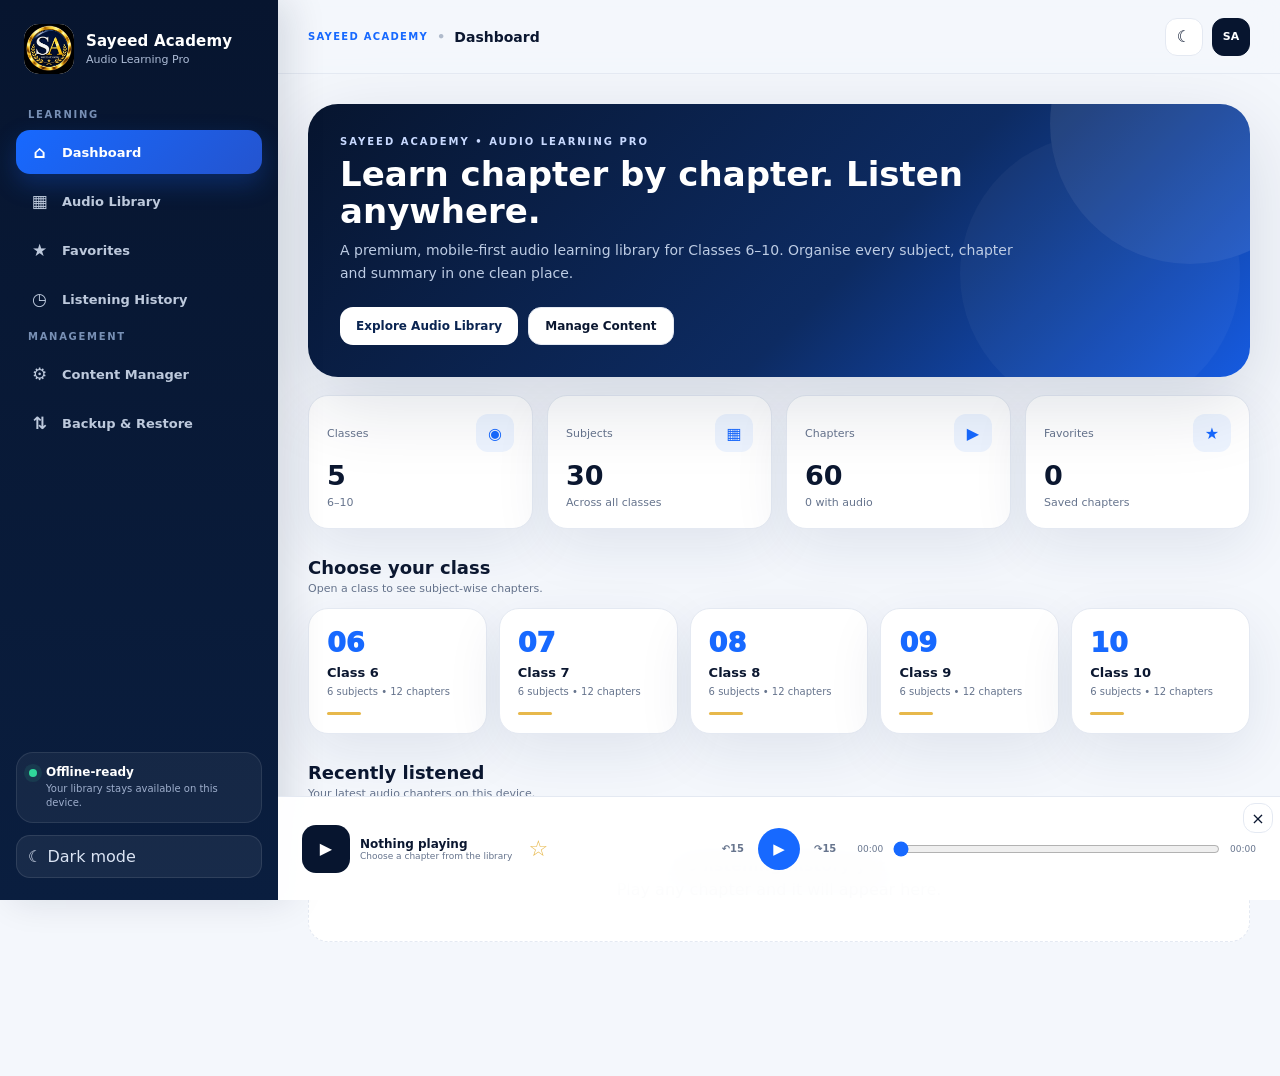
==== commit e464e47a: "Add files via upload" ====
--- a/index.html
+++ b/index.html
@@ -3,12 +3,12 @@
 <head>
 <meta charset="utf-8">
 <meta name="viewport" content="width=device-width,initial-scale=1,viewport-fit=cover">
-<meta name="theme-color" content="#07152f">
+<meta name="theme-color" content="#07152f"><meta name="app-version" content="4.0.0">
 <meta name="description" content="Sayeed Academy — premium chapter-wise audio learning for Classes 6 to 10.">
 <link rel="manifest" href="manifest.webmanifest">
 <link rel="icon" href="assets/icons/logo.png">
 <link rel="stylesheet" href="assets/css/style.css">
-<title>Sayeed Academy • Audio Learning Pro</title>
+<title>Sayeed Academy • Audio Learning Pro v4</title>
 </head>
 <body>
 <div class="app-shell">
--- a/assets/css/style.css
+++ b/assets/css/style.css
@@ -1,28 +1,14 @@
 :root{
---bg:#f5f7fb;--surface:#fff;--surface2:#eef2f8;--text:#111827;--muted:#667085;
---line:#e5e7eb;--primary:#0b63f6;--primary2:#1746a2;--gold:#d6a52c;
---shadow:0 18px 50px rgba(15,23,42,.08);--radius:22px;
---sidebar:270px;--player:92px
+--bg:#f4f7fc;--surface:#fff;--surface-2:#f8faff;--text:#0b1730;--muted:#66748d;--line:#e4e9f2;
+--navy:#07152f;--blue:#1769ff;--blue-2:#0b4ed0;--gold:#e7b84b;--green:#19a974;--red:#e04f5f;
+--shadow:0 18px 55px rgba(18,43,86,.09);--shadow-lg:0 25px 80px rgba(9,27,62,.14);
+--radius:24px;--sidebar:278px;--player:104px
 }
-*{box-sizing:border-box}html,body{margin:0;min-height:100%;font-family:Inter,ui-sans-serif,system-ui,-apple-system,Segoe UI,sans-serif;background:var(--bg);color:var(--text)}
-body.dark{--bg:#08111f;--surface:#0f1b2d;--surface2:#14233a;--text:#f7f9fc;--muted:#9aa8bc;--line:#22324a;--shadow:0 20px 60px rgba(0,0,0,.25)}
-button,input,select,textarea{font:inherit}button{cursor:pointer}
-.hidden{display:none!important}
-#app{min-height:100vh}.sidebar{position:fixed;inset:0 auto 0 0;width:var(--sidebar);background:var(--surface);border-right:1px solid var(--line);padding:24px 16px;display:flex;flex-direction:column;z-index:20}
-.brand{display:flex;align-items:center;gap:12px;padding:4px 10px 28px}.brand-logo{width:48px;height:48px;object-fit:contain;border-radius:14px}.brand strong{display:block;font-size:15px}.brand span{display:block;color:var(--muted);font-size:12px;margin-top:3px}
-.nav{display:grid;gap:6px}.nav-item{border:0;background:transparent;color:var(--muted);display:flex;align-items:center;gap:13px;padding:12px 14px;border-radius:13px;text-align:left;width:100%;font-weight:650}.nav-item:hover,.nav-item.active{background:var(--surface2);color:var(--primary)}.nav-item.active{box-shadow:inset 3px 0 0 var(--primary)}
-.sidebar-bottom{margin-top:auto;display:grid;gap:10px}.storage-note{display:flex;gap:10px;padding:12px;border:1px solid var(--line);border-radius:15px;background:var(--surface2)}.storage-note b{font-size:12px}.storage-note small{display:block;color:var(--muted);font-size:10px;margin-top:2px}.dot{width:8px;height:8px;background:#22c55e;border-radius:50%;margin-top:5px;flex:none}
-.main{margin-left:var(--sidebar);padding-bottom:calc(var(--player) + 25px);min-height:100vh}.topbar{height:74px;background:color-mix(in srgb,var(--surface) 92%,transparent);backdrop-filter:blur(14px);border-bottom:1px solid var(--line);display:flex;align-items:center;justify-content:space-between;padding:0 34px;position:sticky;top:0;z-index:15}.crumb{font-weight:800}.top-actions{display:flex;gap:8px;align-items:center}.icon-btn{border:1px solid var(--line);background:var(--surface);color:var(--text);border-radius:11px;width:40px;height:40px}.icon-btn:hover{border-color:var(--primary);color:var(--primary)}.menu-btn{display:none}.profile-chip{border:0;background:var(--primary);color:white;border-radius:12px;padding:10px 14px;font-weight:800}
-.search-panel{position:sticky;top:74px;z-index:14;background:var(--surface);border-bottom:1px solid var(--line);padding:14px 34px}.search-panel input{width:100%;border:1px solid var(--line);background:var(--surface2);color:var(--text);padding:13px 16px;border-radius:13px;outline:none}.search-panel input:focus{border-color:var(--primary)}.search-results{margin-top:8px;display:grid;gap:5px}.search-result{padding:10px;border-radius:10px}.search-result:hover{background:var(--surface2)}
-.content{padding:34px;max-width:1300px;margin:auto}.hero{display:grid;grid-template-columns:1.35fr .65fr;gap:20px;margin-bottom:26px}.hero-card{border:1px solid var(--line);border-radius:28px;padding:32px;background:linear-gradient(135deg,var(--surface),var(--surface2));box-shadow:var(--shadow)}.eyebrow{color:var(--primary);font-size:12px;font-weight:900;text-transform:uppercase;letter-spacing:.12em}.hero h1{font-size:clamp(30px,4vw,50px);line-height:1.03;margin:10px 0}.hero p{color:var(--muted);max-width:650px;line-height:1.7}.hero-actions{display:flex;gap:10px;flex-wrap:wrap;margin-top:22px}.primary,.secondary,.danger{border:0;border-radius:12px;padding:12px 16px;font-weight:800}.primary{background:var(--primary);color:#fff}.secondary{background:var(--surface);color:var(--text);border:1px solid var(--line)}.danger{background:#fee2e2;color:#b91c1c}.hero-stat{display:grid;grid-template-columns:1fr 1fr;gap:12px}.stat{border:1px solid var(--line);background:var(--surface);border-radius:18px;padding:18px}.stat strong{font-size:28px;display:block}.stat span{color:var(--muted);font-size:12px}
-.section-head{display:flex;justify-content:space-between;align-items:end;gap:12px;margin:28px 0 14px}.section-head h2{margin:0;font-size:21px}.section-head p{margin:4px 0 0;color:var(--muted);font-size:13px}
-.class-grid,.subject-grid,.chapter-grid{display:grid;grid-template-columns:repeat(5,1fr);gap:14px}.class-card,.subject-card,.chapter-card{border:1px solid var(--line);background:var(--surface);border-radius:18px;padding:18px;text-align:left;transition:.2s;box-shadow:0 5px 20px rgba(15,23,42,.04)}.class-card:hover,.subject-card:hover,.chapter-card:hover{transform:translateY(-3px);border-color:#9dbcf7;box-shadow:var(--shadow)}.class-number{font-size:28px;font-weight:900;color:var(--primary)}.class-card h3,.subject-card h3,.chapter-card h3{margin:8px 0 4px}.muted{color:var(--muted);font-size:12px}.subject-card .subject-icon{width:44px;height:44px;display:grid;place-items:center;border-radius:13px;background:var(--surface2);font-size:22px}.chapter-grid{grid-template-columns:repeat(3,1fr)}.chapter-card{position:relative}.chapter-top{display:flex;justify-content:space-between;gap:10px}.play-mini{width:42px;height:42px;border-radius:50%;border:0;background:var(--primary);color:#fff;font-size:16px}.chapter-card p{color:var(--muted);font-size:13px;line-height:1.55;min-height:40px}.tag{display:inline-flex;padding:5px 8px;border-radius:999px;background:var(--surface2);color:var(--muted);font-size:10px;font-weight:800}
-.empty{padding:50px 20px;text-align:center;border:1px dashed var(--line);border-radius:18px;color:var(--muted)}
-.toolbar{display:flex;gap:10px;flex-wrap:wrap;margin:18px 0}.toolbar input,.toolbar select,.form input,.form select,.form textarea{border:1px solid var(--line);background:var(--surface);color:var(--text);border-radius:11px;padding:11px 13px;outline:none}.toolbar input{min-width:230px}
-.list{display:grid;gap:10px}.list-row{display:flex;justify-content:space-between;align-items:center;gap:12px;border:1px solid var(--line);background:var(--surface);padding:14px;border-radius:15px}.list-main{min-width:0}.list-main b{display:block}.list-main span{display:block;color:var(--muted);font-size:12px;margin-top:3px}.list-actions{display:flex;gap:6px;flex:none}
-.player-dock{position:fixed;left:var(--sidebar);right:0;bottom:0;height:var(--player);background:color-mix(in srgb,var(--surface) 95%,transparent);backdrop-filter:blur(18px);border-top:1px solid var(--line);display:grid;grid-template-columns:1.1fr 1.5fr .55fr;align-items:center;padding:10px 24px;z-index:30;box-shadow:0 -10px 30px rgba(15,23,42,.06)}.player-meta{display:flex;gap:11px;align-items:center;min-width:0}.mini-cover{width:48px;height:48px;border-radius:13px;background:var(--surface2);display:grid;place-items:center;color:var(--primary);font-weight:900}.player-meta b,.player-meta span{display:block;white-space:nowrap;overflow:hidden;text-overflow:ellipsis}.player-meta b{font-size:13px}.player-meta span{font-size:11px;color:var(--muted);margin-top:3px}.player-center{max-width:620px;margin:auto;width:100%}.player-controls{display:flex;justify-content:center;align-items:center;gap:8px}.round-btn,.play-btn{border:0;background:transparent;color:var(--text);font-size:11px}.play-btn{width:38px;height:38px;background:var(--primary);color:#fff;border-radius:50%;font-size:14px}.progress-row{display:flex;align-items:center;gap:8px;font-size:10px;color:var(--muted)}.progress-row input{width:100%}.player-extra{display:flex;justify-content:flex-end;gap:5px}
-.modal,.overlay{position:fixed;inset:0}.modal{z-index:60;display:grid;place-items:center;padding:20px}.modal:before{content:"";position:absolute;inset:0;background:rgba(2,6,23,.58)}.modal-card{position:relative;width:min(650px,100%);max-height:90vh;overflow:auto;background:var(--surface);border:1px solid var(--line);border-radius:22px;box-shadow:var(--shadow);padding:20px}.modal-head{display:flex;justify-content:space-between;align-items:center}.modal-head h3{margin:0}.form{display:grid;gap:12px;margin-top:15px}.form label{font-size:12px;font-weight:800}.form input,.form textarea{width:100%;margin-top:5px}.form textarea{min-height:100px;resize:vertical}.form-actions{display:flex;justify-content:flex-end;gap:8px;margin-top:8px}
-.toast{position:fixed;left:50%;bottom:110px;transform:translate(-50%,20px);background:#111827;color:white;padding:11px 15px;border-radius:12px;opacity:0;pointer-events:none;transition:.2s;z-index:100;font-size:13px}.toast.show{opacity:1;transform:translate(-50%,0)}
-@media(max-width:1100px){.class-grid{grid-template-columns:repeat(3,1fr)}.chapter-grid{grid-template-columns:repeat(2,1fr)}.hero{grid-template-columns:1fr}.player-dock{grid-template-columns:1fr 1.2fr .3fr}}
-@media(max-width:760px){:root{--sidebar:0px;--player:104px}.sidebar{width:280px;transform:translateX(-100%);transition:.25s;box-shadow:var(--shadow)}.sidebar.open{transform:none}.main{margin-left:0}.topbar{padding:0 15px}.menu-btn{display:block}.crumb{margin-right:auto;margin-left:10px}.content{padding:20px 15px}.hero-card{padding:24px}.class-grid{grid-template-columns:repeat(2,1fr)}.subject-grid,.chapter-grid{grid-template-columns:1fr}.player-dock{left:0;height:104px;padding:8px 12px;grid-template-columns:1fr auto;grid-template-rows:auto auto}.player-meta{grid-column:1/2}.player-center{grid-column:1/3;grid-row:2}.player-extra{grid-column:2;grid-row:1}.search-panel{padding:10px 15px}.hero-stat{grid-template-columns:1fr 1fr}}
-@media(max-width:430px){.class-grid{grid-template-columns:1fr 1fr}.class-card{padding:14px}.stat strong{font-size:23px}.hero-actions button{width:100%}}
+body.dark{--bg:#06101f;--surface:#0d1b30;--surface-2:#11243d;--text:#f5f8ff;--muted:#9eacc1;--line:#213653;--shadow:0 18px 55px rgba(0,0,0,.22);--shadow-lg:0 25px 80px rgba(0,0,0,.34)}
+*{box-sizing:border-box}html,body{margin:0;min-height:100%;font-family:Inter,ui-sans-serif,system-ui,-apple-system,BlinkMacSystemFont,"Segoe UI",sans-serif;background:var(--bg);color:var(--text)}
+body{padding-bottom:var(--player)}button,input,select,textarea{font:inherit}button{cursor:pointer}button:disabled{opacity:.5;cursor:not-allowed}
+.hidden{display:none!important}.app-shell{min-height:100vh}.main{margin-left:var(--sidebar);min-height:100vh}.sidebar{position:fixed;z-index:50;left:0;top:0;bottom:0;width:var(--sidebar);padding:22px 16px;background:linear-gradient(180deg,var(--navy),#0a1e3f);color:#fff;display:flex;flex-direction:column;box-shadow:12px 0 35px rgba(7,21,47,.12)}
+.brand{display:flex;align-items:center;gap:12px;padding:2px 8px 25px}.brand-logo{width:50px;height:50px;object-fit:contain;border-radius:15px;background:#fff}.brand-copy{min-width:0;display:flex;flex-direction:column}.brand-copy strong{font-size:15px;letter-spacing:.2px}.brand-copy span{font-size:11px;color:#aebdd7;margin-top:3px}.sidebar-label{font-size:10px;letter-spacing:1.7px;color:#7890b5;font-weight:800;padding:10px 12px}.nav{display:grid;gap:5px}.nav-item{border:0;background:transparent;color:#bdc9dc;text-align:left;padding:12px 13px;border-radius:14px;display:flex;align-items:center;gap:12px;font-weight:650;font-size:13px;transition:.2s}.nav-item span{width:21px;text-align:center;font-size:17px}.nav-item:hover{background:rgba(255,255,255,.08);color:#fff}.nav-item.active{background:linear-gradient(135deg,#1769ff,#2454cf);color:#fff;box-shadow:0 10px 25px rgba(23,105,255,.25)}.sidebar-bottom{margin-top:auto}.mini-card{border:1px solid rgba(255,255,255,.09);background:rgba(255,255,255,.05);border-radius:17px;padding:12px;display:flex;gap:9px;align-items:flex-start;margin-bottom:12px}.mini-card strong{display:block;font-size:12px}.mini-card small{display:block;color:#9eaecc;font-size:10px;line-height:1.4;margin-top:3px}.mini-dot{width:8px;height:8px;border-radius:50%;background:#30d99b;box-shadow:0 0 0 5px rgba(48,217,155,.1);margin-top:4px;flex:none}.theme-btn{width:100%;border:1px solid rgba(255,255,255,.1);background:rgba(255,255,255,.06);color:#dbe4f4;border-radius:14px;padding:11px;text-align:left}.topbar{height:74px;border-bottom:1px solid var(--line);background:color-mix(in srgb,var(--bg) 92%,transparent);backdrop-filter:blur(16px);display:flex;align-items:center;padding:0 30px;position:sticky;top:0;z-index:30}.crumbs{display:flex;gap:9px;align-items:center;font-size:13px}.crumbs span{font-size:10px;letter-spacing:1.3px;color:var(--blue);font-weight:800}.crumbs b{color:#b0bbcc}.crumbs strong{font-size:14px}.top-actions{margin-left:auto;display:flex;gap:9px}.icon-btn,.avatar-btn{border:1px solid var(--line);background:var(--surface);color:var(--text);width:38px;height:38px;border-radius:12px;display:grid;place-items:center}.avatar-btn{font-size:11px;font-weight:900;background:var(--navy);color:#fff;border-color:var(--navy)}.menu-btn,.mobile-close{display:none}.content{max-width:1440px;margin:0 auto;padding:30px}.hero{background:linear-gradient(135deg,#07152f 0%,#0d2b62 58%,#165be1 100%);border-radius:30px;color:#fff;padding:32px;position:relative;overflow:hidden;box-shadow:var(--shadow-lg)}.hero:after{content:"";position:absolute;width:280px;height:280px;border-radius:50%;right:-80px;top:-120px;background:rgba(255,255,255,.09);box-shadow:-90px 150px 0 rgba(255,255,255,.035)}.eyebrow{font-size:10px;letter-spacing:2px;font-weight:900;color:#c8d9ff}.hero h1{font-size:34px;line-height:1.08;margin:9px 0 10px;max-width:680px}.hero p{margin:0;color:#bdcce4;max-width:700px;line-height:1.6;font-size:14px}.hero-actions{display:flex;gap:10px;margin-top:23px;flex-wrap:wrap}.btn{border:0;border-radius:13px;padding:11px 16px;font-weight:800;font-size:12px}.btn-primary{background:#fff;color:#0a2451}.btn-blue{background:var(--blue);color:#fff}.btn-ghost{background:var(--surface);color:var(--text);border:1px solid var(--line)}.btn-danger{background:#fff0f2;color:#b42332;border:1px solid #ffd5da}.stats{display:grid;grid-template-columns:repeat(4,1fr);gap:14px;margin:18px 0}.stat{background:var(--surface);border:1px solid var(--line);border-radius:20px;padding:18px;box-shadow:var(--shadow)}.stat-top{display:flex;justify-content:space-between;align-items:center}.stat-icon{width:38px;height:38px;border-radius:12px;display:grid;place-items:center;background:#edf4ff;color:var(--blue);font-weight:900}.stat small{color:var(--muted);font-size:11px}.stat strong{font-size:27px;display:block;margin-top:8px}.section-head{display:flex;justify-content:space-between;gap:15px;align-items:end;margin:28px 0 13px}.section-head h2{font-size:18px;margin:0}.section-head p{font-size:11px;color:var(--muted);margin:4px 0 0}.link-btn{border:0;background:none;color:var(--blue);font-weight:800;font-size:11px}.class-grid{display:grid;grid-template-columns:repeat(5,1fr);gap:12px}.class-card{background:var(--surface);border:1px solid var(--line);border-radius:20px;padding:18px;cursor:pointer;transition:.2s;box-shadow:var(--shadow);position:relative;overflow:hidden}.class-card:hover{transform:translateY(-3px);border-color:#b9cdf7}.class-number{font-size:27px;font-weight:950;color:var(--blue)}.class-card strong{display:block;margin-top:7px;font-size:13px}.class-card span{font-size:10px;color:var(--muted)}.gold-line{height:3px;width:34px;background:var(--gold);border-radius:5px;margin-top:13px}.subject-grid{display:grid;grid-template-columns:repeat(3,1fr);gap:14px}.subject-card{background:var(--surface);border:1px solid var(--line);border-radius:20px;padding:17px;display:flex;align-items:center;gap:13px;cursor:pointer;box-shadow:var(--shadow);transition:.2s}.subject-card:hover{transform:translateY(-2px);border-color:#b9cdf7}.subject-icon{width:46px;height:46px;border-radius:14px;background:linear-gradient(135deg,#eaf2ff,#f5f8ff);display:grid;place-items:center;font-size:21px}.subject-card strong{font-size:13px}.subject-card small{display:block;color:var(--muted);font-size:10px;margin-top:4px}.library-toolbar{display:flex;gap:10px;flex-wrap:wrap;background:var(--surface);border:1px solid var(--line);padding:13px;border-radius:19px;margin-bottom:16px}.search{flex:1;min-width:220px;border:1px solid var(--line);background:var(--surface-2);color:var(--text);border-radius:12px;padding:11px 13px;outline:none}.select{border:1px solid var(--line);background:var(--surface-2);color:var(--text);border-radius:12px;padding:10px 12px;min-width:150px}.chapter-grid{display:grid;grid-template-columns:repeat(3,1fr);gap:14px}.chapter-card{background:var(--surface);border:1px solid var(--line);border-radius:20px;padding:16px;box-shadow:var(--shadow);display:flex;flex-direction:column;min-height:190px}.chapter-top{display:flex;justify-content:space-between;gap:10px}.badge{font-size:9px;font-weight:900;letter-spacing:.5px;background:#eaf2ff;color:#1759c8;padding:6px 8px;border-radius:8px}.chapter-card h3{font-size:14px;line-height:1.35;margin:12px 0 7px}.chapter-card p{font-size:11px;color:var(--muted);line-height:1.55;margin:0}.chapter-meta{margin-top:auto;display:flex;justify-content:space-between;align-items:center;padding-top:15px}.chapter-actions{display:flex;gap:7px}.round-btn{width:35px;height:35px;border:1px solid var(--line);border-radius:11px;background:var(--surface-2);color:var(--text)}.round-btn.primary{background:var(--blue);color:#fff;border-color:var(--blue)}.empty{padding:42px;text-align:center;background:var(--surface);border:1px dashed var(--line);border-radius:20px;color:var(--muted)}.empty strong{display:block;color:var(--text);margin-bottom:5px}.manager-tabs{display:flex;gap:8px;overflow:auto;padding-bottom:4px;margin-bottom:15px}.tab{border:1px solid var(--line);background:var(--surface);color:var(--muted);padding:9px 13px;border-radius:11px;font-weight:800;font-size:11px;white-space:nowrap}.tab.active{background:var(--navy);color:#fff;border-color:var(--navy)}.manager-list{display:grid;gap:9px}.manager-row{background:var(--surface);border:1px solid var(--line);border-radius:17px;padding:13px;display:flex;align-items:center;gap:12px}.manager-row .grow{flex:1;min-width:0}.manager-row strong{font-size:12px;display:block}.manager-row small{color:var(--muted);font-size:10px}.row-actions{display:flex;gap:6px}.danger{color:var(--red)!important}.form-grid{display:grid;grid-template-columns:1fr 1fr;gap:13px}.field{display:grid;gap:6px}.field.full{grid-column:1/-1}.field label{font-size:10px;font-weight:850;color:var(--muted);text-transform:uppercase;letter-spacing:.7px}.field input,.field select,.field textarea{width:100%;border:1px solid var(--line);background:var(--surface-2);color:var(--text);border-radius:12px;padding:11px;outline:none}.field textarea{min-height:110px;resize:vertical}.modal{position:fixed;inset:0;z-index:100;display:grid;place-items:center;padding:20px}.modal-backdrop{position:absolute;inset:0;background:rgba(3,12,28,.65);backdrop-filter:blur(5px)}.modal-card{position:relative;width:min(700px,100%);max-height:90vh;overflow:auto;background:var(--surface);border:1px solid var(--line);border-radius:24px;padding:22px;box-shadow:0 35px 100px rgba(0,0,0,.25)}.modal-head{display:flex;justify-content:space-between;align-items:center;margin-bottom:18px}.modal-head h2{font-size:18px;margin:0}.modal-actions{display:flex;justify-content:flex-end;gap:9px;margin-top:18px}.file-box{border:1px dashed #aac1e9;border-radius:14px;padding:14px;background:#f4f8ff}.file-box input{width:100%}.note{font-size:10px;color:var(--muted);line-height:1.5}.backup-grid{display:grid;grid-template-columns:repeat(2,1fr);gap:14px}.backup-card{background:var(--surface);border:1px solid var(--line);border-radius:20px;padding:20px;box-shadow:var(--shadow)}.backup-card h3{font-size:14px;margin:0 0 7px}.backup-card p{font-size:11px;color:var(--muted);line-height:1.5}.recent-list{display:grid;gap:8px}.recent{display:flex;align-items:center;gap:10px;background:var(--surface);border:1px solid var(--line);border-radius:14px;padding:11px}.recent-icon{width:34px;height:34px;border-radius:10px;background:#edf4ff;display:grid;place-items:center;color:var(--blue)}.recent strong{font-size:11px;display:block}.recent small{font-size:9px;color:var(--muted)}.player{position:fixed;z-index:60;left:var(--sidebar);right:0;bottom:0;min-height:var(--player);background:rgba(255,255,255,.95);border-top:1px solid var(--line);backdrop-filter:blur(18px);display:grid;grid-template-columns:minmax(250px,1fr) auto minmax(250px,1fr);align-items:center;gap:15px;padding:10px 24px}.dark .player,body.dark .player{background:rgba(13,27,48,.95)}.player-main{display:flex;align-items:center;gap:10px;min-width:0}.player-art{width:48px;height:48px;border-radius:14px;background:var(--navy);color:#fff;display:grid;place-items:center}.player-meta{min-width:0}.player-meta strong{display:block;font-size:12px;white-space:nowrap;overflow:hidden;text-overflow:ellipsis}.player-meta span{display:block;font-size:9px;color:var(--muted);white-space:nowrap;overflow:hidden;text-overflow:ellipsis}.player-star{border:0;background:none;font-size:22px;color:var(--gold)}.player-controls{display:flex;align-items:center;gap:8px}.play-control{width:42px;height:42px;border:0;border-radius:50%;background:var(--blue);color:#fff;font-size:15px}.small-control{border:0;background:transparent;color:var(--muted);font-size:10px;font-weight:800}.player-progress{display:flex;align-items:center;gap:8px;font-size:9px;color:var(--muted)}#seekBar{width:100%;accent-color:var(--blue)}.player-close{width:30px;height:30px;position:absolute;right:7px;top:6px}.toast-wrap{position:fixed;z-index:200;right:18px;bottom:125px;display:grid;gap:8px}.toast{background:var(--navy);color:#fff;padding:11px 14px;border-radius:12px;box-shadow:var(--shadow-lg);font-size:11px;animation:toast .25s ease}.toast.error{background:#a92739}@keyframes toast{from{transform:translateY(8px);opacity:0}to{transform:none;opacity:1}}.backdrop{display:none}
+@media(max-width:1100px){.class-grid{grid-template-columns:repeat(3,1fr)}.chapter-grid{grid-template-columns:repeat(2,1fr)}.player{grid-template-columns:1fr auto 1fr}}
+@media(max-width:800px){:root{--sidebar:0px}.sidebar{transform:translateX(-100%);transition:.25s;width:280px}.sidebar.open{transform:none}.backdrop{position:fixed;inset:0;background:rgba(3,12,28,.55);z-index:40}.backdrop.show{display:block}.main{margin-left:0}.menu-btn{display:grid}.mobile-close{display:grid;margin-left:auto}.topbar{padding:0 15px}.content{padding:17px}.hero{padding:23px;border-radius:23px}.hero h1{font-size:27px}.stats{grid-template-columns:repeat(2,1fr)}.class-grid{grid-template-columns:repeat(2,1fr)}.subject-grid,.chapter-grid,.backup-grid{grid-template-columns:1fr}.player{left:0;grid-template-columns:1fr auto;padding:9px 14px;min-height:82px}.player-progress{grid-column:1/-1;grid-row:2}.player-controls{grid-column:2;grid-row:1}.player-main{grid-column:1;grid-row:1}.player-close{display:none}.toast-wrap{bottom:105px}.form-grid{grid-template-columns:1fr}.field.full{grid-column:auto}}
+@media(max-width:480px){.topbar{height:64px}.crumbs span,.crumbs b{display:none}.hero-actions .btn{flex:1}.stats{gap:9px}.stat{padding:13px}.stat strong{font-size:22px}.class-grid{gap:9px}.class-card{padding:14px}.section-head{margin-top:22px}.library-toolbar{padding:9px}.search{min-width:100%}.select{flex:1;min-width:0}.modal{padding:10px}.modal-card{padding:17px}}
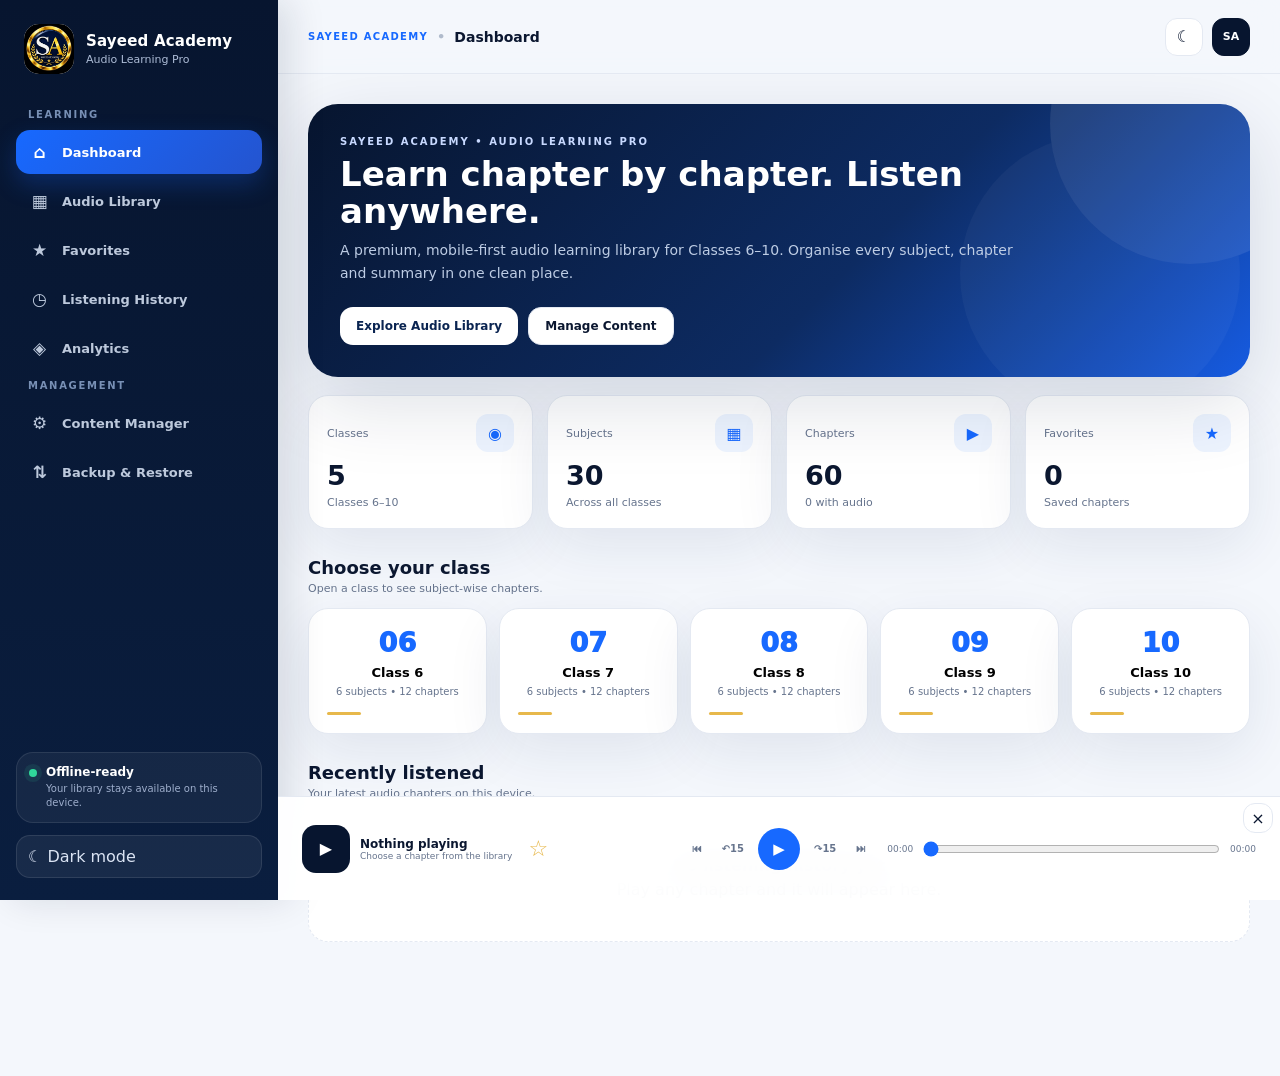
==== commit 9411f516: "Add files via upload" ====
--- a/index.html
+++ b/index.html
@@ -3,12 +3,12 @@
 <head>
 <meta charset="utf-8">
 <meta name="viewport" content="width=device-width,initial-scale=1,viewport-fit=cover">
-<meta name="theme-color" content="#07152f"><meta name="app-version" content="4.0.0">
+<meta name="theme-color" content="#07152f"><meta name="app-version" content="5.0.0-full">
 <meta name="description" content="Sayeed Academy — premium chapter-wise audio learning for Classes 6 to 10.">
 <link rel="manifest" href="manifest.webmanifest">
 <link rel="icon" href="assets/icons/logo.png">
 <link rel="stylesheet" href="assets/css/style.css">
-<title>Sayeed Academy • Audio Learning Pro v4</title>
+<title>Sayeed Academy • Audio Learning Pro v5 FULL</title>
 </head>
 <body>
 <div class="app-shell">
@@ -24,6 +24,7 @@
       <button class="nav-item" data-view="library"><span>▦</span>Audio Library</button>
       <button class="nav-item" data-view="favorites"><span>★</span>Favorites</button>
       <button class="nav-item" data-view="history"><span>◷</span>Listening History</button>
+      <button class="nav-item" data-view="analytics"><span>◈</span>Analytics</button>
     </nav>
     <div class="sidebar-label">MANAGEMENT</div>
     <nav class="nav">
@@ -62,9 +63,11 @@
       <button class="player-star" id="playerFav" title="Favorite">☆</button>
     </div>
     <div class="player-controls">
-      <button class="small-control" id="back15">↶15</button>
+      <button class="small-control" id="prevPart" title="Previous part">⏮</button>
+      <button class="small-control" id="back15" title="Back 15 seconds">↶15</button>
       <button class="play-control" id="playPause">▶</button>
-      <button class="small-control" id="forward15">↷15</button>
+      <button class="small-control" id="forward15" title="Forward 15 seconds">↷15</button>
+      <button class="small-control" id="nextPart" title="Next part">⏭</button>
     </div>
     <div class="player-progress">
       <span id="currentTime">00:00</span>
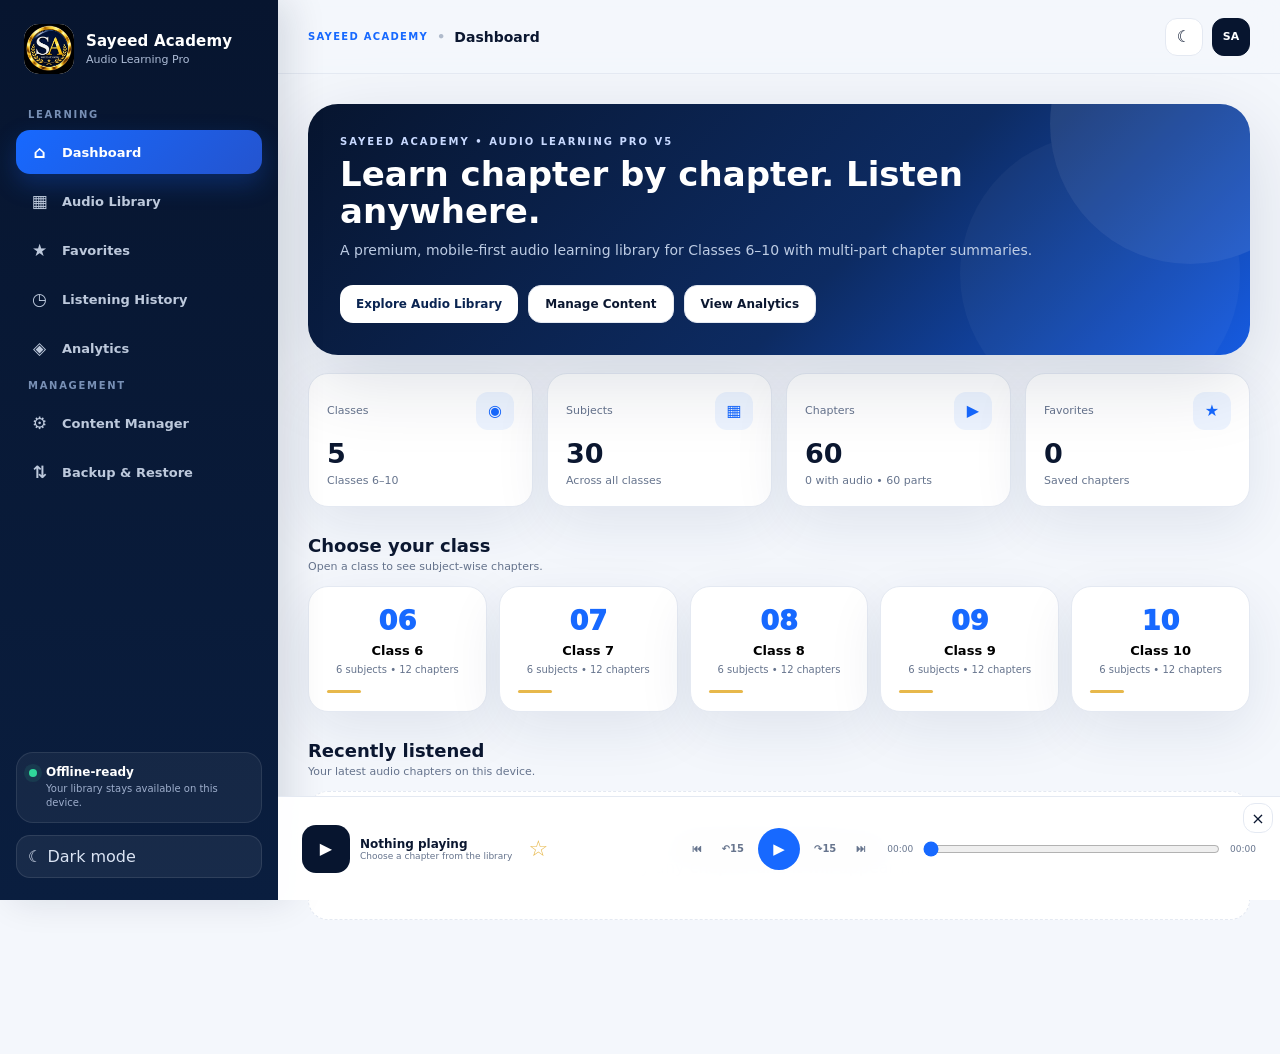
==== commit ec036fb1: "Add files via upload" ====
--- a/index.html
+++ b/index.html
@@ -3,12 +3,12 @@
 <head>
 <meta charset="utf-8">
 <meta name="viewport" content="width=device-width,initial-scale=1,viewport-fit=cover">
-<meta name="theme-color" content="#07152f"><meta name="app-version" content="5.0.0-full">
+<meta name="theme-color" content="#07152f"><meta name="app-version" content="6.0.0-premium">
 <meta name="description" content="Sayeed Academy — premium chapter-wise audio learning for Classes 6 to 10.">
 <link rel="manifest" href="manifest.webmanifest">
 <link rel="icon" href="assets/icons/logo.png">
 <link rel="stylesheet" href="assets/css/style.css">
-<title>Sayeed Academy • Audio Learning Pro v5 FULL</title>
+<title>Sayeed Academy • Audio Learning Pro • Premium</title>
 </head>
 <body>
 <div class="app-shell">
--- a/assets/css/style.css
+++ b/assets/css/style.css
@@ -12,3 +12,13 @@
 @media(max-width:1100px){.class-grid{grid-template-columns:repeat(3,1fr)}.chapter-grid{grid-template-columns:repeat(2,1fr)}.player{grid-template-columns:1fr auto 1fr}}
 @media(max-width:800px){:root{--sidebar:0px}.sidebar{transform:translateX(-100%);transition:.25s;width:280px}.sidebar.open{transform:none}.backdrop{position:fixed;inset:0;background:rgba(3,12,28,.55);z-index:40}.backdrop.show{display:block}.main{margin-left:0}.menu-btn{display:grid}.mobile-close{display:grid;margin-left:auto}.topbar{padding:0 15px}.content{padding:17px}.hero{padding:23px;border-radius:23px}.hero h1{font-size:27px}.stats{grid-template-columns:repeat(2,1fr)}.class-grid{grid-template-columns:repeat(2,1fr)}.subject-grid,.chapter-grid,.backup-grid{grid-template-columns:1fr}.player{left:0;grid-template-columns:1fr auto;padding:9px 14px;min-height:82px}.player-progress{grid-column:1/-1;grid-row:2}.player-controls{grid-column:2;grid-row:1}.player-main{grid-column:1;grid-row:1}.player-close{display:none}.toast-wrap{bottom:105px}.form-grid{grid-template-columns:1fr}.field.full{grid-column:auto}}
 @media(max-width:480px){.topbar{height:64px}.crumbs span,.crumbs b{display:none}.hero-actions .btn{flex:1}.stats{gap:9px}.stat{padding:13px}.stat strong{font-size:22px}.class-grid{gap:9px}.class-card{padding:14px}.section-head{margin-top:22px}.library-toolbar{padding:9px}.search{min-width:100%}.select{flex:1;min-width:0}.modal{padding:10px}.modal-card{padding:17px}}
+
+.modal-kicker{display:block;font-size:9px;color:var(--blue);font-weight:900;letter-spacing:1px;margin-top:4px;text-transform:uppercase}
+.parts-head{display:flex;justify-content:space-between;align-items:center;gap:12px;padding:12px 13px;background:linear-gradient(135deg,#eef5ff,#f9fbff);border:1px solid var(--line);border-radius:16px;margin-bottom:10px}.parts-head strong{display:block;font-size:12px}.parts-head span{display:block;font-size:10px;color:var(--muted);margin-top:3px}
+body.dark .parts-head{background:linear-gradient(135deg,#112844,#0e2038)}
+.part-row{border:1px solid var(--line);background:var(--surface-2);border-radius:16px;padding:12px;margin-bottom:9px}.part-row-head{display:flex;align-items:center;justify-content:space-between;gap:10px;margin-bottom:10px}.part-row-head strong{font-size:12px;margin-left:8px}.part-number{font-size:9px;font-weight:900;color:var(--blue);letter-spacing:1px}
+.part-fields{display:grid;grid-template-columns:1fr 1fr;gap:8px}.part-fields input,.part-fields select,.part-fields textarea{width:100%;border:1px solid var(--line);background:var(--surface);color:var(--text);border-radius:10px;padding:9px;outline:none;font-size:11px}.part-fields textarea{grid-column:1/-1;min-height:60px;resize:vertical}
+.part-chip{border:1px solid var(--line);background:var(--surface-2);color:var(--muted);border-radius:8px;padding:5px 8px;font-size:9px;font-weight:900}.part-chip.ready{color:var(--blue);border-color:#bcd1fb;background:#edf4ff}.part-strip{display:flex;gap:6px;flex-wrap:wrap;margin-top:12px}
+.resume-card{display:flex;align-items:center;justify-content:space-between;gap:15px;padding:18px 20px;background:var(--surface);border:1px solid var(--line);border-radius:20px;box-shadow:var(--shadow);margin:18px 0}.resume-card h2{font-size:17px;margin:5px 0}.resume-card p{font-size:11px;color:var(--muted);margin:0}.blue-text{color:var(--blue)}
+.analytics-grid{display:grid;grid-template-columns:1fr 1fr;gap:14px}.analytics-card{background:var(--surface);border:1px solid var(--line);border-radius:20px;padding:20px;box-shadow:var(--shadow)}.analytics-card h3{margin:0 0 15px;font-size:14px}.bar-row{display:grid;grid-template-columns:110px 1fr 28px;gap:8px;align-items:center;margin:10px 0;font-size:10px}.bar{height:9px;background:var(--surface-2);border-radius:99px;overflow:hidden}.bar i{display:block;height:100%;background:linear-gradient(90deg,var(--blue),#5d8fff);border-radius:99px}
+@media(max-width:800px){.resume-card{align-items:flex-start;flex-direction:column}.resume-card .btn{width:100%}.analytics-grid{grid-template-columns:1fr}.part-fields{grid-template-columns:1fr}.part-fields textarea{grid-column:auto}}
